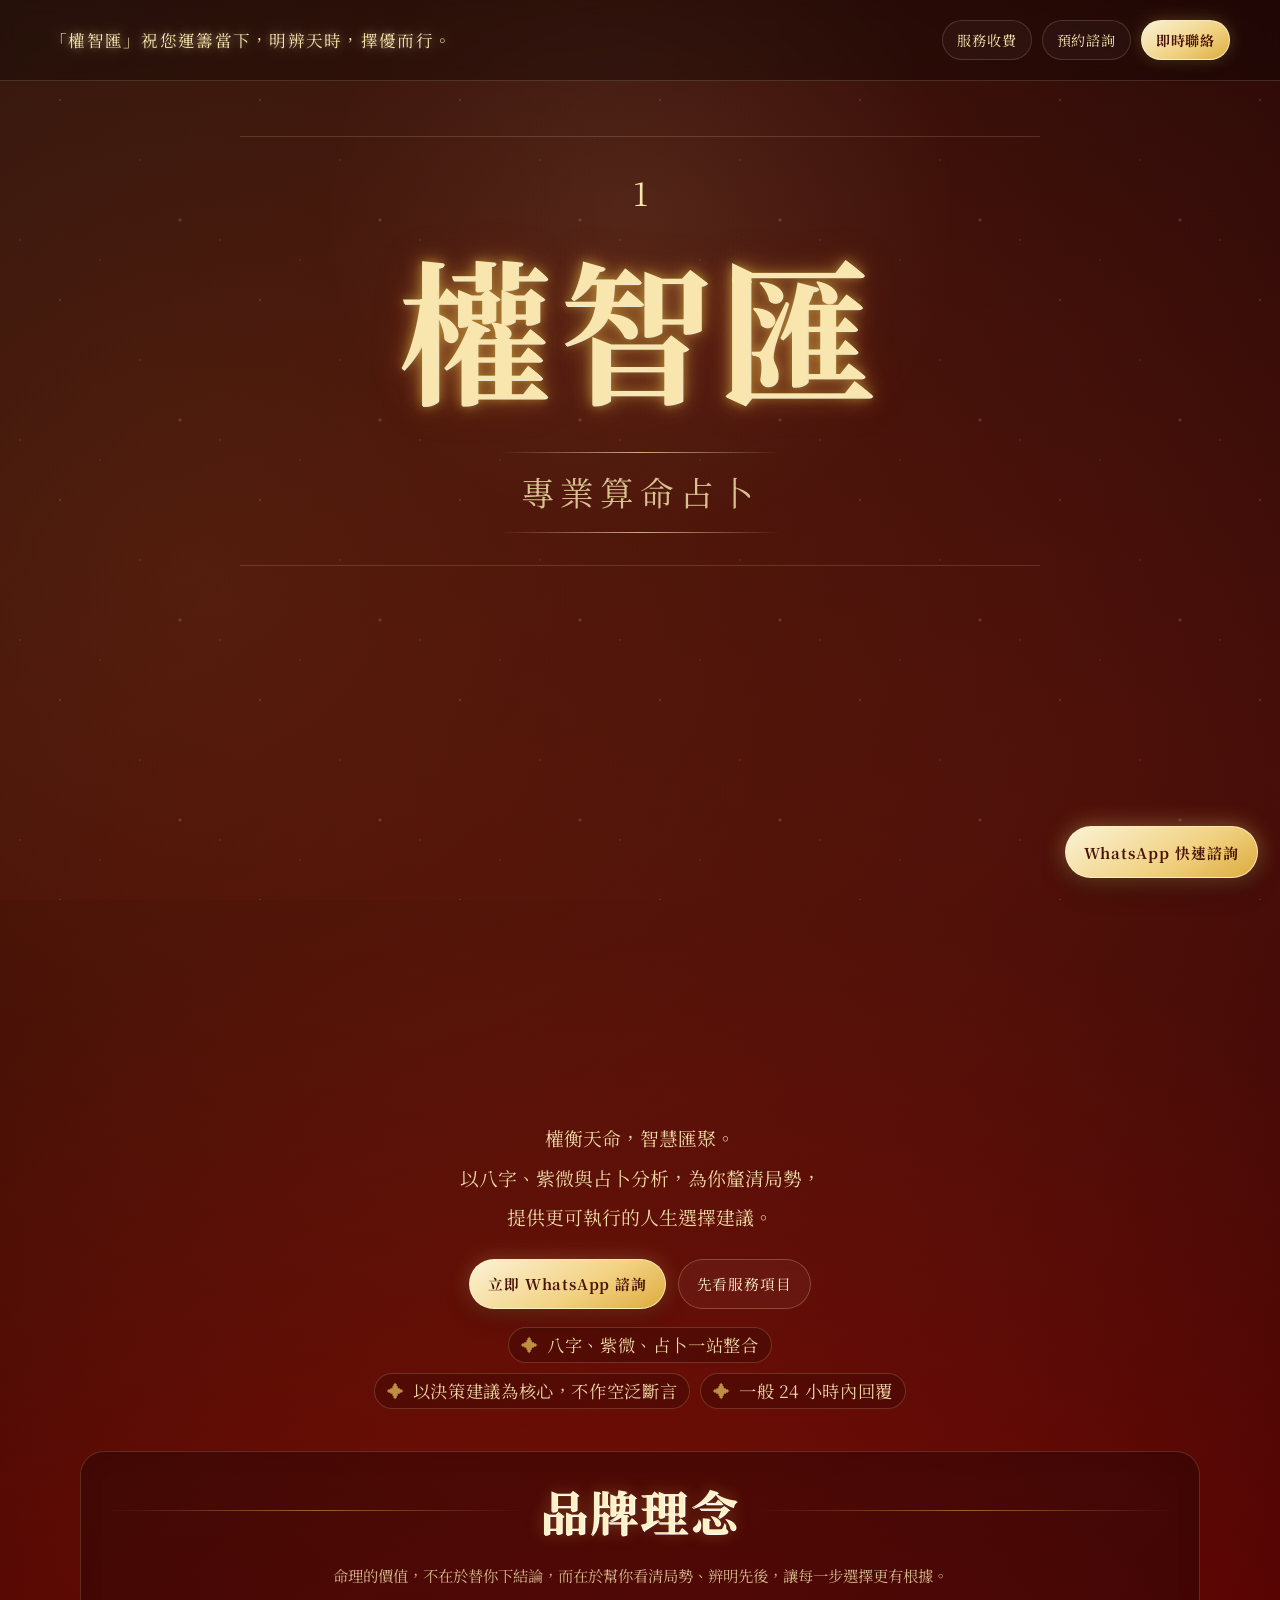
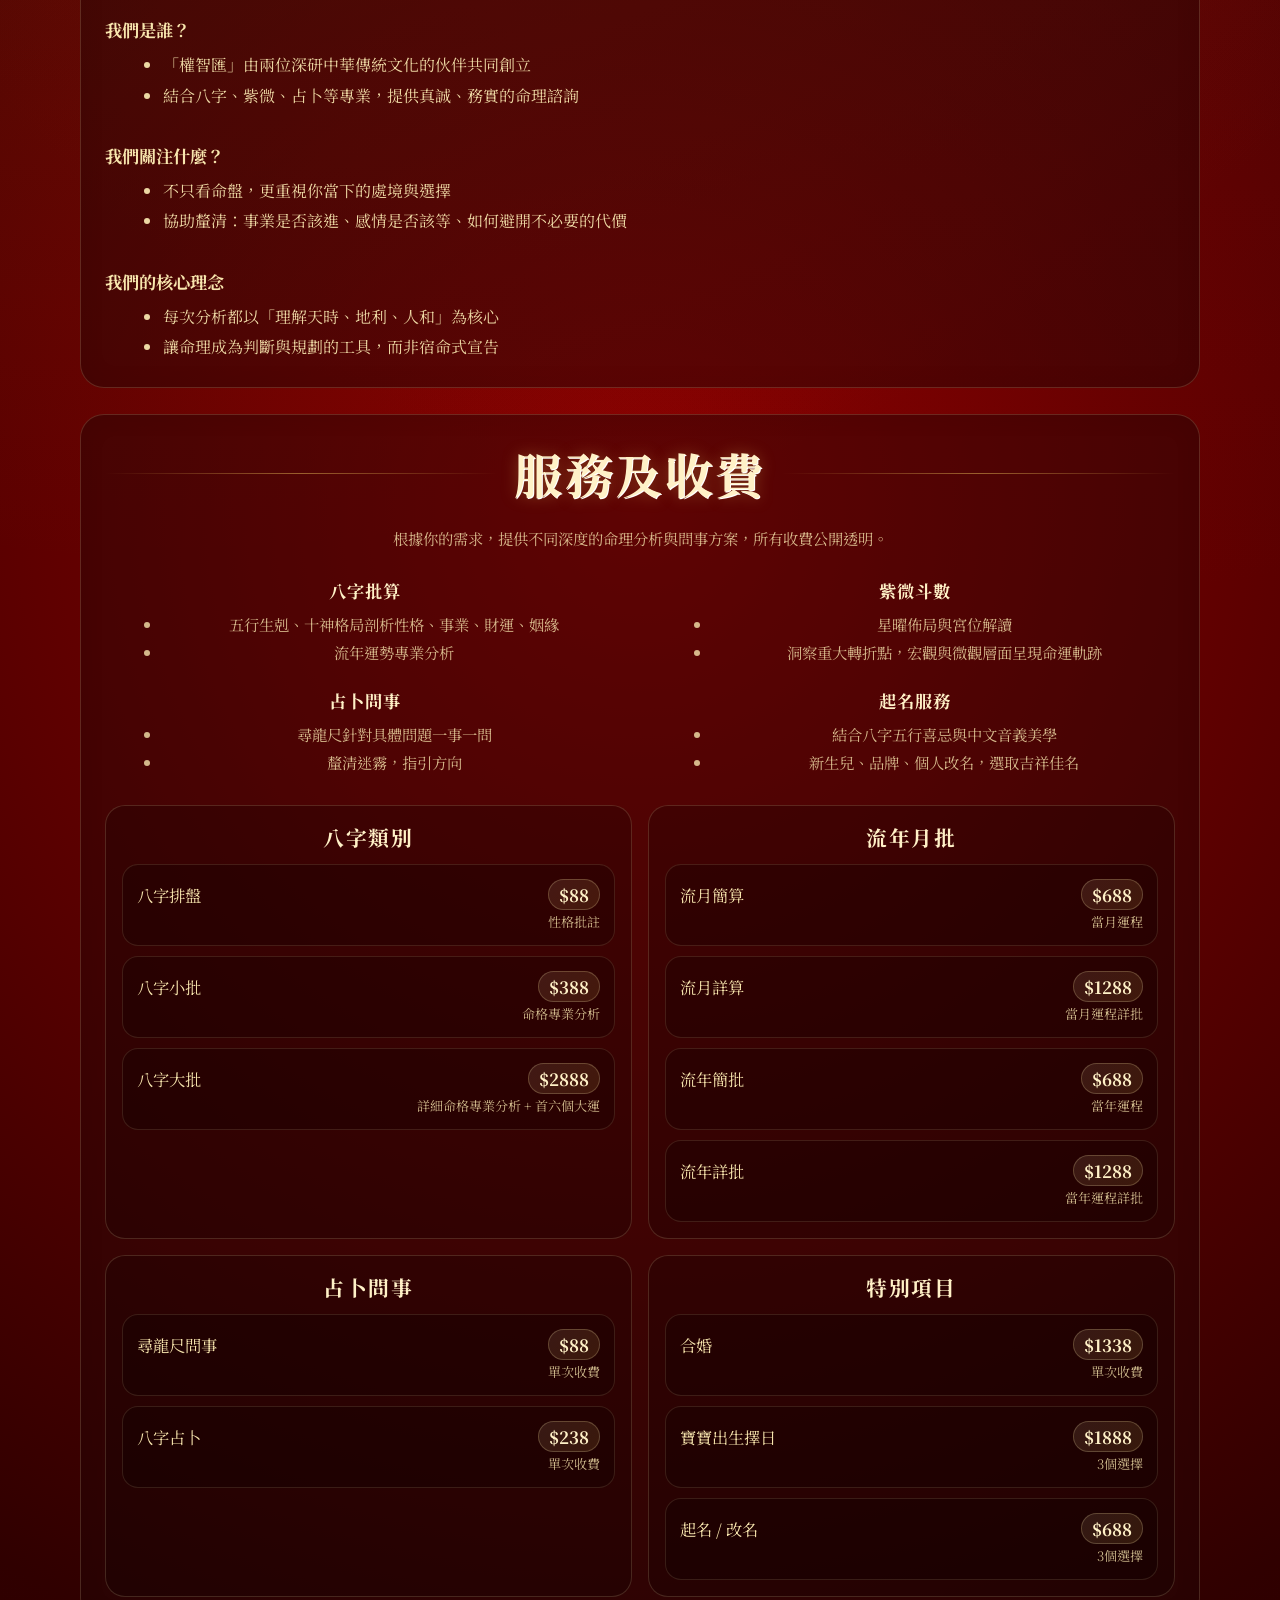
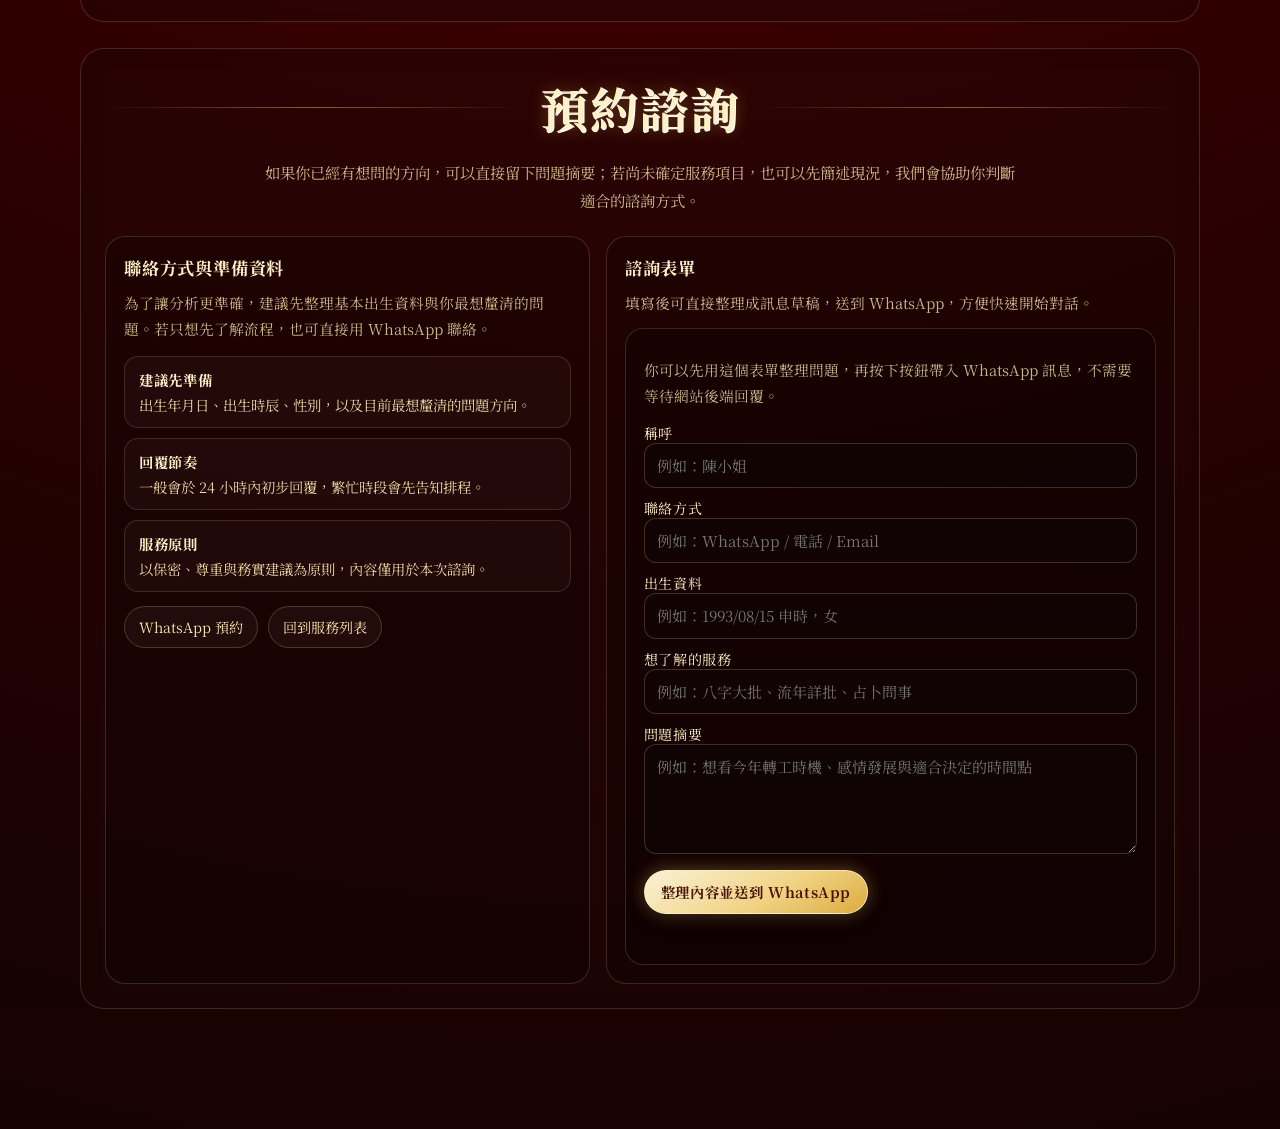
==== celestial-logic-web/index.html @ 0effdef1 "行動裝置下服務區塊單欄排列，li 行高優化" ====
<!DOCTYPE html>
<!-- deploy-test -->
<html lang="zh-TW">
<head>
    <meta charset="UTF-8">
    <meta name="viewport" content="width=device-width, initial-scale=1.0">
    <meta name="description" content="權智匯提供八字、紫微斗數與占卜命理諮詢，助你明辨天時，為事業、感情與人生規劃作出更穩妥的選擇。">
    <meta name="theme-color" content="#420000">
    <meta property="og:type" content="website">
    <meta property="og:locale" content="zh_TW">
    <meta property="og:title" content="權智匯｜命理諮詢">
    <meta property="og:description" content="八字、紫微斗數與占卜命理諮詢一站整合，助你看清方向、擇優而行。">
    <link rel="preconnect" href="https://fonts.googleapis.com">
    <link rel="preconnect" href="https://fonts.gstatic.com" crossorigin>
    <link href="https://fonts.googleapis.com/css2?family=Noto+Serif+TC:wght@700;900&display=swap" rel="stylesheet">
    <title>權智匯｜算命占卜命理</title>
    <style>
        :root {
            --bg-red: #8b0000;
            --bg-deep: #300000;
            --bg-night: #160203;
            --gold: #f8e6ae;
            --gold-bright: #fff1c7;
            --gold-soft: #d8ac4f;
            --ink-soft: rgba(16, 8, 8, 0.55);
            --glow-amber: rgba(238, 188, 96, 0.28);
            --glow-rose: rgba(142, 26, 26, 0.34);
            --text-main: rgba(248, 230, 174, 0.94);
            --text-muted: rgba(248, 230, 174, 0.8);
            --panel: rgba(34, 8, 8, 0.42);
            --panel-border: rgba(248, 230, 174, 0.16);
            --radius-panel: 24px;
            --radius-card: 20px;
            --radius-pill: 999px;
            --space-1: 10px;
            --space-2: 14px;
            --space-3: 18px;
            --space-4: 24px;
            --space-5: 32px;
            --shadow-panel: inset 0 0 26px rgba(0, 0, 0, 0.08);
            --shadow-soft: 0 12px 24px rgba(56, 7, 0, 0.18);
            --shadow-hover: 0 16px 30px rgba(56, 7, 0, 0.24);
            --transition-base: transform 0.22s ease, box-shadow 0.22s ease, border-color 0.22s ease;

            /* ── Responsive hero layout tokens ── */
            --hero-min-h:  100svh;
            --hero-top-pad: clamp(108px, 14vw, 136px);
            --hero-bottom-pad: clamp(36px, 7vw, 68px);
            --hero-gap: clamp(18px, 3vw, 28px);
            --panel-w:     min(76vw, 820px);
            --intro-w:     min(60vw, 580px);
            --intro-font:  clamp(1rem, 1.3vw, 1.08rem);
            --intro-lh:    1.8;
            --intro-pad:   14px 18px;
        }

        html, body {
            margin: 0;
            min-height: 100%;
            background:
                radial-gradient(circle at 16% 14%, rgba(212, 126, 37, 0.19), transparent 42%),
                radial-gradient(circle at 84% 18%, rgba(168, 39, 39, 0.18), transparent 40%),
                radial-gradient(circle at center, var(--bg-red) 0%, var(--bg-deep) 56%, var(--bg-night) 100%);
            color: var(--gold);
            font-family: "Noto Serif TC", "Songti TC", serif;
        }

        html {
            scroll-behavior: smooth;
        }

        body {
            position: relative;
            min-height: 100vh;
        }

        body::before {
            content: "";
            position: fixed;
            inset: 0;
            background-image:
                radial-gradient(1px 1px at 10% 20%, rgba(255, 255, 255, 0.9), transparent),
                radial-gradient(1.5px 1.5px at 30% 50%, rgba(255, 255, 255, 0.8), transparent),
                radial-gradient(1px 1px at 70% 80%, rgba(255, 255, 255, 0.76), transparent),
                radial-gradient(2px 2px at 90% 10%, rgba(255, 255, 255, 0.84), transparent),
                radial-gradient(1px 1px at 50% 30%, rgba(255, 255, 255, 0.72), transparent);
            background-size: 200px 200px;
            opacity: 0.3;
            pointer-events: none;
            z-index: 1;
        }

        body::after {
            content: "";
            position: fixed;
            inset: 0;
            pointer-events: none;
            z-index: 1;
            background:
                radial-gradient(circle at 50% 24%, rgba(255, 236, 176, 0.08), transparent 34%),
                linear-gradient(125deg, rgba(255, 248, 220, 0.03), rgba(80, 13, 13, 0.08) 44%, rgba(26, 4, 4, 0.02) 80%);
            mix-blend-mode: screen;
        }

        .navbar {
            position: fixed;
            top: 0;
            left: 0;
            width: 100%;
            display: flex;
            justify-content: center;
            align-items: center;
            padding: 20px 32px;
            box-sizing: border-box;
            background: rgba(0, 0, 0, 0.28);
            backdrop-filter: blur(8px);
            border-bottom: 1px solid var(--panel-border);
            z-index: 100;
        }

        .nav-inner {
            width: min(1180px, 100%);
            display: flex;
            align-items: center;
            justify-content: space-between;
            gap: 18px;
        }

        .nav-logo {
            color: #f8e6ae;
            font-size: 1.04rem;
            letter-spacing: 0.08rem;
            text-decoration: none;
            text-align: center;
            white-space: nowrap;
            text-shadow: 0 0 10px rgba(248, 230, 174, 0.6);
        }

        .nav-links {
            display: flex;
            align-items: center;
            gap: 10px;
            flex-wrap: wrap;
            justify-content: flex-end;
        }

        .nav-link,
        .nav-cta {
            display: inline-flex;
            align-items: center;
            justify-content: center;
            min-height: 38px;
            padding: 0 14px;
            border-radius: var(--radius-pill);
            text-decoration: none;
            font-size: 0.88rem;
            letter-spacing: 0.05rem;
            transition: var(--transition-base);
            white-space: nowrap;
        }

        .nav-link {
            color: var(--gold);
            border: 1px solid rgba(248, 230, 174, 0.16);
            background: rgba(255, 255, 255, 0.03);
        }

        .nav-link:hover,
        .nav-link:focus-visible {
            border-color: rgba(248, 230, 174, 0.3);
            transform: translateY(-2px);
        }

        .nav-cta {
            color: #4a1407;
            font-weight: 700;
            border: 1px solid rgba(255, 242, 197, 0.82);
            background: linear-gradient(150deg, rgba(255, 247, 219, 0.98), rgba(245, 214, 133, 0.98) 58%, rgba(224, 175, 64, 0.98));
            box-shadow: 0 8px 18px rgba(0, 0, 0, 0.18), 0 0 16px rgba(255, 220, 125, 0.24);
        }

        .nav-cta:hover,
        .nav-cta:focus-visible {
            transform: translateY(-2px);
            box-shadow: 0 12px 24px rgba(0, 0, 0, 0.22), 0 0 22px rgba(255, 225, 136, 0.34);
        }

        .hero-container {
            position: relative;
            min-height: var(--hero-min-h, 100svh);
            padding: var(--hero-top-pad) 0 var(--hero-bottom-pad);
            display: grid;
            justify-items: center;
            align-content: start;
            gap: var(--hero-gap);
            z-index: 10;
            overflow: clip;
        }

        .hero-visual {
            position: relative;
            display: flex;
            flex-direction: column;
            align-items: center;
            justify-content: center;
            width: min(100%, 760px);
            min-height: clamp(220px, 34vw, 360px);
            padding: 32px 20px;
            border-top: 1px solid rgba(248, 230, 174, 0.16);
            border-bottom: 1px solid rgba(248, 230, 174, 0.16);
            z-index: 9;
        }

        .content {
            position: relative;
            inset: auto;
            transform: none;
            color: var(--gold);
            text-align: center;
            width: min(96vw, 920px);
            z-index: 11;
        }

        .title {
            margin: 0;
            font-size: clamp(5.2rem, 14.8vw, 9.6rem);
            font-weight: 700;
            font-family: "Noto Serif TC", "Songti TC", serif;
            color: var(--gold);
            letter-spacing: clamp(0.12rem, 0.72vw, 0.44rem);
            text-shadow:
                0 0 10px rgba(212, 175, 55, 0.5),
                1px 1px 0 rgba(255, 255, 255, 0.95),
                0 0 20px rgba(216, 172, 79, 0.62),
                0 0 42px rgba(176, 59, 31, 0.32);
        }

        .title-divider {
            width: clamp(110px, 22vw, 320px);
            height: 1px;
            background: linear-gradient(90deg, transparent, var(--gold), transparent);
            margin: 16px auto 0;
            border: none;
            opacity: 0.72;
        }

        .title-subtitle {
            margin: 14px 0 0;
            font-size: clamp(1.02rem, 3.1vw, 2.1rem);
            font-weight: 400;
            color: var(--gold);
            letter-spacing: clamp(0.1rem, 0.7vw, 0.36rem);
            opacity: 0.82;
            white-space: nowrap;
        }

        .intro-panel {
            width: var(--intro-w);
            max-width: 920px;
            margin: 0 auto 18px;
            min-height: auto;
            padding: var(--intro-pad);
            box-sizing: border-box;
            color: var(--text-main);
            font-weight: 400;
            line-height: var(--intro-lh);
            font-size: var(--intro-font);
            text-align: center;
            position: relative;
            z-index: 12;
            border: none;
            border-radius: 0;
            background: transparent;
            backdrop-filter: none;
            box-shadow: none;
        }

        .hero-intro-copy {
            margin: 0 auto;
            max-width: 34ch;
        }

        .intro-panel p {
            margin: 0;
            text-indent: 0;
        }

        .intro-panel p + p {
            margin-top: var(--space-1);
        }

        .hero-actions {
            margin-top: 22px;
            display: flex;
            align-items: center;
            justify-content: center;
            gap: 12px;
            flex-wrap: wrap;
        }

        .primary-action,
        .secondary-action {
            min-height: 48px;
            padding: 0 18px;
            border-radius: var(--radius-pill);
            text-decoration: none;
            display: inline-flex;
            align-items: center;
            justify-content: center;
            font-size: 0.92rem;
            letter-spacing: 0.05rem;
            transition: var(--transition-base);
        }

        .primary-action {
            color: #4a1407;
            font-weight: 700;
            border: 1px solid rgba(255, 242, 197, 0.82);
            background: linear-gradient(150deg, rgba(255, 247, 219, 0.98), rgba(245, 214, 133, 0.98) 58%, rgba(224, 175, 64, 0.98));
            box-shadow: 0 10px 24px rgba(0, 0, 0, 0.22), 0 0 22px rgba(255, 220, 125, 0.24);
        }

        .secondary-action {
            color: var(--gold-bright);
            border: 1px solid rgba(248, 230, 174, 0.24);
            background: rgba(255, 255, 255, 0.04);
            backdrop-filter: blur(6px);
        }

        .primary-action:hover,
        .primary-action:focus-visible,
        .secondary-action:hover,
        .secondary-action:focus-visible {
            transform: translateY(-2px);
        }

        .hero-highlights {
            margin-top: 18px;
            display: flex;
            justify-content: center;
            flex-wrap: wrap;
            gap: 10px;
        }

        .hero-highlight {
            display: inline-flex;
            align-items: center;
            gap: 8px;
            min-height: 34px;
            padding: 0 12px;
            border-radius: var(--radius-pill);
            border: 1px solid rgba(248, 230, 174, 0.18);
            background: rgba(0, 0, 0, 0.18);
            color: var(--text-main);
            font-size: 1.08rem;
            letter-spacing: 0.04rem;
        }

        .hero-highlight::before {
            content: "✦";
            color: var(--gold-soft);
            opacity: 0.82;
        }

        .whatsapp-cta {
            position: fixed;
            right: 22px;
            bottom: 22px;
            z-index: 130;
            min-height: 50px;
            padding: 0 18px;
            display: inline-flex;
            align-items: center;
            justify-content: center;
            text-align: center;
            border-radius: var(--radius-pill);
            border: 1px solid rgba(255, 242, 197, 0.82);
            text-decoration: none;
            color: #4a1407;
            background: linear-gradient(150deg, rgba(255, 247, 219, 0.98), rgba(245, 214, 133, 0.98) 58%, rgba(224, 175, 64, 0.98));
            font-size: 0.93rem;
            letter-spacing: 0.06rem;
            box-shadow: 0 12px 24px rgba(0, 0, 0, 0.28), 0 0 22px rgba(255, 220, 125, 0.38);
            transition: var(--transition-base);
            white-space: nowrap;
            font-weight: 700;
        }

        .whatsapp-cta:hover {
            transform: translateY(-3px);
            box-shadow: 0 16px 30px rgba(0, 0, 0, 0.24), 0 0 28px rgba(255, 225, 136, 0.48);
        }

        .hero-stage {
            position: relative;
            min-height: 100vh;
            min-height: var(--hero-min-h, 100svh);
            padding-top: 0;
        }

        .onepage-sections {
            position: relative;
            z-index: 12;
            width: min(1120px, calc(100% - 40px));
            margin: 28px auto 120px;
            display: grid;
            gap: 26px;
        }

        .onepage-block {
            border-radius: 24px;
            border: 1px solid rgba(248, 230, 174, 0.16);
            background: rgba(34, 8, 8, 0.42);
            box-shadow: inset 0 0 26px rgba(0, 0, 0, 0.08);
            padding: 24px;
            transition: var(--transition-base);
        }

        .onepage-block:hover {
            border-color: rgba(248, 230, 174, 0.28);
            box-shadow: inset 0 0 30px rgba(0, 0, 0, 0.08), 0 12px 28px rgba(0, 0, 0, 0.2);
            transform: translateY(-2px);
        }

        .section-title {
            margin: 0;
            display: flex;
            align-items: center;
            gap: 16px;
            font-size: clamp(2rem, 4.4vw, 3rem);
            letter-spacing: 0.14rem;
            color: var(--gold-bright);
            text-shadow: 1px 1px 0 #fff, 0 0 16px rgba(216, 172, 79, 0.4);
        }

        .section-title::before,
        .section-title::after {
            content: "";
            flex: 1;
            height: 1px;
            background: linear-gradient(90deg, transparent, var(--gold-soft), transparent);
            opacity: 0.55;
        }

        .section-lead {
            margin: 16px auto 0;
            max-width: 760px;
            text-align: center;
            color: var(--text-muted);
            font-size: 0.96rem;
            line-height: 1.85;
        }

        .brand-story {
            display: grid;
            gap: 14px;
            margin-top: 22px;
        }

        .brand-story p {
            margin: 0;
            color: var(--text-main);
            line-height: 1.9;
            text-align: center;
            font-size: 0.98rem;
        }

        .service-intro-list {
            display: grid;
            grid-template-columns: repeat(2, minmax(0, 1fr));
            gap: 14px 30px;
            margin-top: 22px;
        }

        .service-intro-item {
            padding: 4px 0;
            text-align: center;
        }

        .service-intro-label {
            font-size: 1.08rem;
            font-weight: 700;
            color: var(--gold-bright);
            letter-spacing: 0.06rem;
            margin-bottom: 4px;
        }

        .service-intro-desc {
            font-size: 0.96rem;
            color: var(--text-muted);
            line-height: 1.8;
            margin: 0;
        }

        .services-layout {
            margin-top: 24px;
            display: grid;
            grid-template-columns: repeat(2, minmax(0, 1fr));
            gap: 16px;
        }

        .service-group {
            border-radius: 20px;
            border: 1px solid rgba(248, 230, 174, 0.16);
            background: rgba(0, 0, 0, 0.2);
            padding: 16px;
        }

        .group-title {
            margin: 0;
            text-align: center;
            font-size: 1.3rem;
            letter-spacing: 0.12rem;
            color: var(--gold-bright);
        }

        .service-cards {
            margin-top: 12px;
            display: grid;
            gap: 10px;
        }

        .service-card {
            border-radius: 16px;
            border: 1px solid rgba(248, 230, 174, 0.12);
            background: rgba(0, 0, 0, 0.22);
            padding: 14px;
            display: flex;
            justify-content: space-between;
            align-items: baseline;
            gap: 10px;
            transition: var(--transition-base);
        }

        .service-card:hover {
            border-color: rgba(248, 230, 174, 0.26);
            background: rgba(0, 0, 0, 0.28);
            transform: translateY(-2px);
        }

        .service-name {
            margin: 0;
            font-size: 1.02rem;
            color: var(--gold);
        }

        .service-meta {
            display: flex;
            flex-direction: column;
            align-items: flex-end;
        }

        .service-price {
            font-size: 1.06rem;
            color: var(--gold-bright);
            font-weight: 700;
            background: linear-gradient(135deg, rgba(255, 241, 199, 0.1), rgba(216, 172, 79, 0.14));
            border: 1px solid rgba(248, 230, 174, 0.22);
            border-radius: 20px;
            padding: 2px 10px;
        }

        .service-detail {
            margin-top: 2px;
            font-size: 0.82rem;
            color: var(--text-muted);
        }

        .info-grid {
            margin-top: 22px;
            display: grid;
            grid-template-columns: repeat(2, minmax(0, 1fr));
            gap: 14px;
        }

        .info-panel {
            border-radius: 18px;
            border: 1px solid rgba(248, 230, 174, 0.16);
            background: rgba(0, 0, 0, 0.2);
            padding: 16px;
            transition: var(--transition-base);
        }

        .info-panel:hover {
            border-color: rgba(248, 230, 174, 0.26);
            transform: translateY(-2px);
        }

        .info-panel h3 {
            margin: 0;
            font-size: 1.08rem;
            color: var(--gold-bright);
            letter-spacing: 0.05rem;
        }

        .intro-note {
            margin: 10px 0 0;
            color: var(--text-muted);
            line-height: 1.7;
            font-size: 0.92rem;
        }

        .steps {
            margin: 14px 0 0;
            display: flex;
            align-items: center;
            justify-content: space-between;
            gap: 8px;
            padding: 0;
            list-style: none;
        }

        .step-item {
            flex: 1;
            min-height: 58px;
            display: flex;
            align-items: center;
            justify-content: center;
            text-align: center;
            border-radius: 14px;
            border: 1px solid rgba(248, 230, 174, 0.16);
            background: rgba(255, 255, 255, 0.03);
            color: var(--text-main);
            font-size: 0.92rem;
        }

        .step-arrow {
            color: var(--gold-soft);
            font-size: 1.2rem;
        }

        .faq-item {
            margin-top: 10px;
            border-top: 1px solid rgba(248, 230, 174, 0.12);
            padding-top: 10px;
        }

        .faq-item:first-of-type {
            border-top: none;
            margin-top: 12px;
            padding-top: 0;
        }

        .faq-q {
            margin: 0;
            color: var(--text-main);
            font-size: 0.95rem;
        }

        .faq-a {
            margin: 6px 0 0;
            color: var(--text-muted);
            line-height: 1.7;
            font-size: 0.9rem;
            display: grid;
            grid-template-columns: auto 1fr;
            column-gap: 0;
        }

        .faq-a-prefix {
            display: block;
        }

        .faq-a-content {
            display: block;
            min-width: 0;
        }

        .faq-a-line {
            display: block;
        }

        .feedback-panel {
            grid-column: 1 / -1;
        }

        .feedback-list {
            margin-top: 12px;
            display: grid;
            grid-template-columns: repeat(3, minmax(0, 1fr));
            gap: 12px;
        }

        .feedback-card {
            margin: 0;
            border-radius: 14px;
            border: 1px solid rgba(248, 230, 174, 0.16);
            background: rgba(0, 0, 0, 0.22);
            padding: 16px 12px 12px;
            transition: var(--transition-base);
        }

        .feedback-card::before {
            content: "✦";
            display: block;
            text-align: center;
            font-size: 0.7rem;
            color: var(--gold-soft);
            opacity: 0.62;
            margin-bottom: 8px;
            letter-spacing: 0.3rem;
        }

        .feedback-card:hover {
            border-color: rgba(248, 230, 174, 0.26);
            transform: translateY(-2px);
        }

        .feedback-text {
            margin: 0;
            font-size: 0.9rem;
            line-height: 1.7;
            color: var(--text-main);
        }

        .feedback-meta {
            margin-top: 10px;
            font-size: 0.8rem;
            color: rgba(248, 230, 174, 0.72);
            letter-spacing: 0.04rem;
        }

        .contact-form-wrap {
            margin-top: 12px;
            border-radius: 18px;
            border: 1px solid rgba(248, 230, 174, 0.16);
            background: rgba(0, 0, 0, 0.2);
            padding: 18px;
        }

        .contact-form-note {
            margin: 0;
            color: var(--text-muted);
            line-height: 1.7;
            font-size: 0.92rem;
        }

        .contact-form-grid {
            margin-top: 14px;
            display: grid;
            gap: 10px;
        }

        .contact-form-grid label {
            font-size: 0.88rem;
            color: var(--gold-bright);
            letter-spacing: 0.04rem;
        }

        .contact-form-grid input,
        .contact-form-grid textarea {
            width: 100%;
            box-sizing: border-box;
            padding: 10px 12px;
            border-radius: 12px;
            border: 1px solid rgba(248, 230, 174, 0.2);
            background: rgba(17, 6, 6, 0.58);
            color: var(--gold);
            font-family: inherit;
            font-size: 0.94rem;
            line-height: 1.55;
        }

        .contact-form-grid textarea {
            min-height: 110px;
            resize: vertical;
        }

        .contact-form-actions {
            margin-top: 12px;
            display: flex;
            justify-content: flex-start;
        }

        .contact-grid {
            margin-top: 22px;
            display: grid;
            grid-template-columns: minmax(0, 0.92fr) minmax(0, 1.08fr);
            gap: 16px;
        }

        .contact-card,
        .contact-aside {
            border-radius: 20px;
            border: 1px solid rgba(248, 230, 174, 0.16);
            background: rgba(0, 0, 0, 0.2);
            padding: 18px;
        }

        .contact-card h3,
        .contact-aside h3 {
            margin: 0;
            font-size: 1.08rem;
            color: var(--gold-bright);
            letter-spacing: 0.05rem;
        }

        .contact-card p,
        .contact-aside p {
            margin: 10px 0 0;
            color: var(--text-muted);
            line-height: 1.75;
            font-size: 0.92rem;
        }

        .contact-list {
            margin: 14px 0 0;
            padding: 0;
            list-style: none;
            display: grid;
            gap: 10px;
        }

        .contact-list li {
            padding: 12px 14px;
            border-radius: 14px;
            border: 1px solid rgba(248, 230, 174, 0.14);
            background: rgba(255, 255, 255, 0.03);
            color: var(--text-main);
            font-size: 0.9rem;
        }

        .contact-label {
            display: block;
            margin-bottom: 4px;
            color: var(--gold-bright);
            font-weight: 700;
            letter-spacing: 0.04rem;
        }

        .contact-mini-actions {
            margin-top: 14px;
            display: flex;
            gap: 10px;
            flex-wrap: wrap;
        }

        .contact-mini-link {
            min-height: 40px;
            padding: 0 14px;
            border-radius: var(--radius-pill);
            border: 1px solid rgba(248, 230, 174, 0.2);
            background: rgba(255, 255, 255, 0.04);
            color: var(--gold);
            text-decoration: none;
            display: inline-flex;
            align-items: center;
            justify-content: center;
            font-size: 0.88rem;
            transition: var(--transition-base);
        }

        .contact-mini-link:hover,
        .contact-mini-link:focus-visible {
            transform: translateY(-2px);
            border-color: rgba(248, 230, 174, 0.34);
        }

        .contact-form-status {
            margin-top: 10px;
            min-height: 22px;
            color: var(--gold-bright);
            font-size: 0.84rem;
            letter-spacing: 0.03rem;
        }

        .contact-form-wa {
            display: inline-flex;
            align-items: center;
            justify-content: center;
            min-height: 42px;
            padding: 0 16px;
            border-radius: var(--radius-pill);
            border: 1px solid rgba(255, 242, 197, 0.8);
            text-decoration: none;
            color: #4a1407;
            background: linear-gradient(150deg, rgba(255, 247, 219, 0.98), rgba(245, 214, 133, 0.98) 58%, rgba(224, 175, 64, 0.98));
            font-size: 0.9rem;
            font-weight: 700;
            letter-spacing: 0.04rem;
            box-shadow: 0 8px 16px rgba(0, 0, 0, 0.26), 0 0 18px rgba(255, 220, 125, 0.34);
            transition: var(--transition-base);
        }

        .contact-form-wa:hover {
            transform: translateY(-2px);
            box-shadow: 0 12px 22px rgba(0, 0, 0, 0.24), 0 0 24px rgba(255, 225, 136, 0.46);
        }

        /* ── Small desktop / large tablet landscape ──

        /* ── Scrollbar ── */
        ::-webkit-scrollbar { width: 6px; }
        ::-webkit-scrollbar-track { background: rgba(22, 2, 3, 0.85); }
        ::-webkit-scrollbar-thumb {
            background: rgba(216, 172, 79, 0.38);
            border-radius: 3px;
        }
        ::-webkit-scrollbar-thumb:hover { background: rgba(216, 172, 79, 0.62); }



        @media (max-width: 960px) {
            :root {
                --panel-w:     min(88vw, 820px);
                --intro-w:     min(64vw, 540px);
            }

            .navbar { padding: 14px 18px; }
            .nav-logo { font-size: 0.92rem; letter-spacing: 0.05rem; }
            .nav-inner { justify-content: center; }
            .nav-links { display: none; }
            .onepage-sections { width: min(calc(100% - 24px), 1120px); }
            .feedback-list { grid-template-columns: repeat(2, minmax(0, 1fr)); }
            .contact-grid { grid-template-columns: 1fr; }
        }

        /* ── Tablet portrait ── */
        @media (max-width: 768px) {
            :root {
                --hero-top-pad: 96px;
                --hero-bottom-pad: 28px;
                --hero-gap: 16px;
                --intro-w:     min(92vw, 680px);
                --intro-font:  clamp(1rem, 3.6vw, 1.1rem);
                --intro-lh:    1.8;
                --intro-pad:   0 20px;
            }

            .hero-container {
                grid-template-areas:
                    "stage"
                    "intro";
                justify-items: center;
            }

            .hero-visual {
                grid-area: stage;
            }

            .intro-panel {
                grid-area: intro;
            }

            .service-intro-list { grid-template-columns: 1fr; }
            .services-layout    { grid-template-columns: 1fr; }
            .info-grid          { grid-template-columns: 1fr; }
            .feedback-list      { grid-template-columns: 1fr; }
            .hero-actions       { flex-direction: column; }
            .primary-action,
            .secondary-action   { width: min(320px, 100%); }

            .title-subtitle { white-space: normal; }
        }

        /* ── Mobile portrait ── */
        @media (max-width: 640px) {
            :root {
                --hero-min-h:  100vh;
                --hero-top-pad: 92px;
                --hero-bottom-pad: 24px;
                --hero-gap: 14px;
                --intro-w:     min(96vw, 640px);
                --intro-font:  clamp(0.96rem, 3.8vw, 1.06rem);
                --intro-lh:    1.8;
                --intro-pad:   0 20px;
            }

            body { min-height: 100svh; }

            .hero-stage {
                padding-bottom: 8px;
            }

            .hero-container {
                min-height: auto;
                padding-top: 92px;
                padding-bottom: 20px;
                gap: 14px;
            }

            .hero-visual {
                width: min(100%, 420px);
                min-height: 220px;
                padding: 24px 14px;
            }

            .content {
                width: min(78vw, 300px);
            }

            .navbar {
                justify-content: center;
                flex-wrap: wrap;
                row-gap: 10px;
                padding: 12px 10px;
            }

            .nav-inner {
                justify-content: center;
            }

            .nav-logo {
                font-size: 0.84rem;
                letter-spacing: 0.04rem;
                white-space: normal;
                line-height: 1.45;
                max-width: 94vw;
                display: block;
                text-align: center;
            }

            .title {
                letter-spacing: 0.08rem;
                font-size: clamp(3.6rem, 15.2vw, 5.4rem);
            }

            .title-divider {
                width: clamp(90px, 26vw, 180px);
                margin-top: 10px;
            }

            .title-subtitle {
                font-size: clamp(1rem, 5.2vw, 1.36rem);
                letter-spacing: 0.12rem;
                margin-top: 8px;
            }

            .content {
                width: min(96vw, 560px);
            }

            .title { font-size: clamp(3.3rem, 16vw, 4.8rem); }
            .title-subtitle { white-space: normal; }

            .intro-panel p + p { margin-top: 10px; }

            .whatsapp-cta {
                right: 12px;
                bottom: calc(12px + env(safe-area-inset-bottom));
                min-height: 46px;
                padding: 0 14px;
                font-size: 0.84rem;
                letter-spacing: 0.03rem;
                max-width: calc(100vw - 24px);
            }

            .onepage-sections {
                margin-top: 20px;
                margin-bottom: 110px;
                gap: 16px;
            }

            .contact-form-wrap { padding: 14px; }

            .onepage-block {
                padding: 16px;
                border-radius: 20px;
            }

            .hero-highlights {
                gap: 8px;
            }

            .hero-highlight {
                width: 100%;
                justify-content: center;
            }

            .service-intro-list {
                display: grid;
                grid-template-columns: repeat(2, minmax(0, 1fr));
                gap: 14px;
                margin-bottom: 22px;
            }

            /* 手機下單欄排列 */
            @media (max-width: 600px) {
                .service-intro-list {
                    grid-template-columns: 1fr;
                }
                .service-intro-label {
                    font-size: 1.18rem;
                }
                .service-intro-desc li {
                    padding-left: 2px;
                    padding-right: 2px;
                    line-height: 1.95;
                    font-size: 1.01rem;
                }
            }
            }

            .steps {
                flex-direction: column;
                align-items: stretch;
            }

            .step-arrow { display: none; }
        }

        @media (prefers-reduced-motion: reduce) {
            *,
            *::before,
            *::after {
                animation-duration: 0.01ms !important;
                animation-iteration-count: 1 !important;
                transition-duration: 0.01ms !important;
                scroll-behavior: auto !important;
            }
        }
    </style>
</head>
<body id="top">
    <nav class="navbar">
        <div class="nav-inner">
            <a href="#top" class="nav-logo">「權智匯」祝您運籌當下，明辨天時，擇優而行。</a>
            <div class="nav-links" aria-label="首頁導覽">
                <a class="nav-link" href="#services">服務收費</a>
                <a class="nav-link" href="#contact">預約諮詢</a>
                <a class="nav-cta" data-track="nav_whatsapp_cta" href="https://wa.me/85267113958?text=%E6%88%91%E6%83%B3%E8%AB%AE%E8%A9%A2%E6%AC%8A%E6%99%BA%E5%8C%AF%E7%9A%84%E5%91%BD%E7%90%86%E6%9C%8D%E5%8B%99" target="_blank" rel="noopener noreferrer">即時聯絡</a>
            </div>
        </div>
    </nav>

    <section class="hero-stage" aria-label="首頁主視覺區">
    <div class="hero-container">
        <div class="hero-visual" aria-label="首頁主視覺">
            <div class="content">
                <div style="text-align:center;font-size:2rem;">1</div>
                <h1 class="title">權智匯</h1>
                <hr class="title-divider">
                <p class="title-subtitle">專業算命占卜</p>
                <hr class="title-divider">
            </div>
        </div>
    </div>

    <section class="intro-panel" aria-label="師傅簡介">
        <p class="hero-intro-copy" style="text-align:center;max-width:unset;font-size:1.18rem;line-height:2.1;margin:0 auto;">
            權衡天命，智慧匯聚。<br>
            以八字、紫微與占卜分析，為你釐清局勢，<br>
            提供更可執行的人生選擇建議。
        </p>
        <div class="hero-actions">
            <a class="primary-action" data-track="hero_whatsapp_cta" href="https://wa.me/85267113958?text=%E6%88%91%E6%83%B3%E8%AB%AE%E8%A9%A2%E5%85%AB%E5%AD%97%E3%80%81%E7%B4%AB%E5%BE%AE%E6%88%96%E5%8D%A0%E5%8D%9C%E6%9C%8D%E5%8B%99" target="_blank" rel="noopener noreferrer">立即 WhatsApp 諮詢</a>
            <a class="secondary-action" href="#services">先看服務項目</a>
        </div>
        <div class="hero-highlights" aria-label="服務特點">
            <span class="hero-highlight">八字、紫微、占卜一站整合</span>
            <span class="hero-highlight">以決策建議為核心，不作空泛斷言</span>
            <span class="hero-highlight">一般 24 小時內回覆</span>
        </div>
    </section>
    </section>

    <main class="onepage-sections">
        <section class="onepage-block" aria-label="品牌理念">
            <h2 class="section-title">品牌理念</h2>
            <p class="section-lead">命理的價值，不在於替你下結論，而在於幫你看清局勢、辨明先後，讓每一步選擇更有根據。</p>
            <div class="brand-story" style="margin-top:28px;">
                <div style="margin-bottom:18px;">
                    <strong style="color:#f8e6ae;font-size:1.08rem;">我們是誰？</strong>
                    <ul style="margin:8px 0 0 18px;line-height:1.9;color:var(--text-main);">
                        <li>「權智匯」由兩位深研中華傳統文化的伙伴共同創立</li>
                        <li>結合八字、紫微、占卜等專業，提供真誠、務實的命理諮詢</li>
                    </ul>
                </div>
                <div style="margin-bottom:18px;">
                    <strong style="color:#f8e6ae;font-size:1.08rem;">我們關注什麼？</strong>
                    <ul style="margin:8px 0 0 18px;line-height:1.9;color:var(--text-main);">
                        <li>不只看命盤，更重視你當下的處境與選擇</li>
                        <li>協助釐清：事業是否該進、感情是否該等、如何避開不必要的代價</li>
                    </ul>
                </div>
                <div>
                    <strong style="color:#f8e6ae;font-size:1.08rem;">我們的核心理念</strong>
                    <ul style="margin:8px 0 0 18px;line-height:1.9;color:var(--text-main);">
                        <li>每次分析都以「理解天時、地利、人和」為核心</li>
                        <li>讓命理成為判斷與規劃的工具，而非宿命式宣告</li>
                    </ul>
                </div>
            </div>
        </section>

        <section id="services" class="onepage-block" aria-label="服務及收費">
            <h2 class="section-title">服務及收費</h2>
            <p class="section-lead">根據你的需求，提供不同深度的命理分析與問事方案，所有收費公開透明。</p>
            <div class="service-intro-list" style="margin-bottom:18px;">
                <div class="service-intro-item">
                    <div class="service-intro-label" style="color:#fff1c7;">八字批算</div>
                    <ul class="service-intro-desc" style="margin:8px 0 0 18px;line-height:1.8;color:var(--text-muted);">
                        <li>五行生剋、十神格局剖析性格、事業、財運、姻緣</li>
                        <li>流年運勢專業分析</li>
                    </ul>
                </div>
                <div class="service-intro-item">
                    <div class="service-intro-label" style="color:#fff1c7;">紫微斗數</div>
                    <ul class="service-intro-desc" style="margin:8px 0 0 18px;line-height:1.8;color:var(--text-muted);">
                        <li>星曜佈局與宮位解讀</li>
                        <li>洞察重大轉折點，宏觀與微觀層面呈現命運軌跡</li>
                    </ul>
                </div>
                <div class="service-intro-item">
                    <div class="service-intro-label" style="color:#fff1c7;">占卜問事</div>
                    <ul class="service-intro-desc" style="margin:8px 0 0 18px;line-height:1.8;color:var(--text-muted);">
                        <li>尋龍尺針對具體問題一事一問</li>
                        <li>釐清迷霧，指引方向</li>
                    </ul>
                </div>
                <div class="service-intro-item">
                    <div class="service-intro-label" style="color:#fff1c7;">起名服務</div>
                    <ul class="service-intro-desc" style="margin:8px 0 0 18px;line-height:1.8;color:var(--text-muted);">
                        <li>結合八字五行喜忌與中文音義美學</li>
                        <li>新生兒、品牌、個人改名，選取吉祥佳名</li>
                    </ul>
                </div>
            </div>

            <div class="services-layout">
                <section class="service-group" aria-labelledby="bazi-group">
                    <h3 class="group-title" id="bazi-group">八字類別</h3>
                    <div class="service-cards">
                        <article class="service-card"><p class="service-name">八字排盤</p><div class="service-meta"><div class="service-price">$88</div><div class="service-detail">性格批註</div></div></article>
                        <article class="service-card"><p class="service-name">八字小批</p><div class="service-meta"><div class="service-price">$388</div><div class="service-detail">命格專業分析</div></div></article>
                        <article class="service-card"><p class="service-name">八字大批</p><div class="service-meta"><div class="service-price">$2888</div><div class="service-detail">詳細命格專業分析 + 首六個大運</div></div></article>
                    </div>
                </section>

                <section class="service-group" aria-labelledby="fortune-group">
                    <h3 class="group-title" id="fortune-group">流年月批</h3>
                    <div class="service-cards">
                        <article class="service-card"><p class="service-name">流月簡算</p><div class="service-meta"><div class="service-price">$688</div><div class="service-detail">當月運程</div></div></article>
                        <article class="service-card"><p class="service-name">流月詳算</p><div class="service-meta"><div class="service-price">$1288</div><div class="service-detail">當月運程詳批</div></div></article>
                        <article class="service-card"><p class="service-name">流年簡批</p><div class="service-meta"><div class="service-price">$688</div><div class="service-detail">當年運程</div></div></article>
                        <article class="service-card"><p class="service-name">流年詳批</p><div class="service-meta"><div class="service-price">$1288</div><div class="service-detail">當年運程詳批</div></div></article>
                    </div>
                </section>

                <section class="service-group" aria-labelledby="divination-group">
                    <h3 class="group-title" id="divination-group">占卜問事</h3>
                    <div class="service-cards">
                        <article class="service-card"><p class="service-name">尋龍尺問事</p><div class="service-meta"><div class="service-price">$88</div><div class="service-detail">單次收費</div></div></article>
                        <article class="service-card"><p class="service-name">八字占卜</p><div class="service-meta"><div class="service-price">$238</div><div class="service-detail">單次收費</div></div></article>
                    </div>
                </section>

                <section class="service-group" aria-labelledby="special-group">
                    <h3 class="group-title" id="special-group">特別項目</h3>
                    <div class="service-cards">
                        <article class="service-card"><p class="service-name">合婚</p><div class="service-meta"><div class="service-price">$1338</div><div class="service-detail">單次收費</div></div></article>
                        <article class="service-card"><p class="service-name">寶寶出生擇日</p><div class="service-meta"><div class="service-price">$1888</div><div class="service-detail">3個選擇</div></div></article>
                        <article class="service-card"><p class="service-name">起名 / 改名</p><div class="service-meta"><div class="service-price">$688</div><div class="service-detail">3個選擇</div></div></article>
                    </div>
                </section>
            </div>
        </section>

        <section id="contact" class="onepage-block" aria-label="預約諮詢">
            <h2 class="section-title">預約諮詢</h2>
            <p class="section-lead">如果你已經有想問的方向，可以直接留下問題摘要；若尚未確定服務項目，也可以先簡述現況，我們會協助你判斷適合的諮詢方式。</p>

            <div class="contact-grid">
                <article class="contact-aside" aria-labelledby="contact-info-title">
                    <h3 id="contact-info-title">聯絡方式與準備資料</h3>
                    <p>為了讓分析更準確，建議先整理基本出生資料與你最想釐清的問題。若只想先了解流程，也可直接用 WhatsApp 聯絡。</p>
                    <ul class="contact-list">
                        <li><span class="contact-label">建議先準備</span>出生年月日、出生時辰、性別，以及目前最想釐清的問題方向。</li>
                        <li><span class="contact-label">回覆節奏</span>一般會於 24 小時內初步回覆，繁忙時段會先告知排程。</li>
                        <li><span class="contact-label">服務原則</span>以保密、尊重與務實建議為原則，內容僅用於本次諮詢。</li>
                    </ul>
                    <div class="contact-mini-actions">
                        <a class="contact-mini-link" data-track="contact_whatsapp_cta" href="https://wa.me/85267113958?text=%E6%88%91%E6%83%B3%E9%A0%90%E7%B4%84%E8%AB%AE%E8%A9%A2%EF%BC%8C%E6%83%B3%E5%85%88%E4%BA%86%E8%A7%A3%E9%81%A9%E5%90%88%E5%93%AA%E7%A8%AE%E6%9C%8D%E5%8B%99" target="_blank" rel="noopener noreferrer">WhatsApp 預約</a>
                        <a class="contact-mini-link" href="#services">回到服務列表</a>
                    </div>
                </article>

                <article class="contact-card" aria-labelledby="contact-form-title">
                    <h3 id="contact-form-title">諮詢表單</h3>
                    <p>填寫後可直接整理成訊息草稿，送到 WhatsApp，方便快速開始對話。</p>
                    <div class="contact-form-wrap">
                        <p class="contact-form-note">你可以先用這個表單整理問題，再按下按鈕帶入 WhatsApp 訊息，不需要等待網站後端回覆。</p>
                        <form class="contact-form-grid" id="contact-form">
                            <label>
                                稱呼
                                <input type="text" name="name" placeholder="例如：陳小姐">
                            </label>
                            <label>
                                聯絡方式
                                <input type="text" name="contact" placeholder="例如：WhatsApp / 電話 / Email">
                            </label>
                            <label>
                                出生資料
                                <input type="text" name="birth" placeholder="例如：1993/08/15 申時，女">
                            </label>
                            <label>
                                想了解的服務
                                <input type="text" name="service" placeholder="例如：八字大批、流年詳批、占卜問事">
                            </label>
                            <label>
                                問題摘要
                                <textarea name="message" placeholder="例如：想看今年轉工時機、感情發展與適合決定的時間點"></textarea>
                            </label>
                        </form>
                        <div class="contact-form-actions">
                            <a class="contact-form-wa" id="contact-form-submit" href="https://wa.me/85267113958" target="_blank" rel="noopener noreferrer">整理內容並送到 WhatsApp</a>
                        </div>
                        <p class="contact-form-status" id="contact-form-status" aria-live="polite"></p>
                    </div>
                </article>
            </div>
        </section>
    </main>

    <a class="whatsapp-cta" data-track="home_whatsapp_floating" href="https://wa.me/85267113958?text=%E6%88%91%E6%83%B3%E5%BF%AB%E9%80%9F%E8%AB%AE%E8%A9%A2%E5%91%BD%E7%90%86%E6%9C%8D%E5%8B%99" target="_blank" rel="noopener noreferrer">WhatsApp 快速諮詢</a>

    <script>
        (function () {
            const STORAGE_KEY = "cw_click_stats";
            const contactForm = document.getElementById("contact-form");
            const contactSubmit = document.getElementById("contact-form-submit");
            const contactStatus = document.getElementById("contact-form-status");

            function trackClick(eventName) {
                const raw = localStorage.getItem(STORAGE_KEY);
                const stats = raw ? JSON.parse(raw) : {};
                stats[eventName] = (stats[eventName] || 0) + 1;
                localStorage.setItem(STORAGE_KEY, JSON.stringify(stats));
                console.log("[tracking]", eventName, stats[eventName]);
            }

            function buildWhatsappMessage() {
                if (!contactForm) {
                    return "我想了解權智匯的命理諮詢服務。";
                }

                const formData = new FormData(contactForm);
                const name = String(formData.get("name") || "").trim();
                const contact = String(formData.get("contact") || "").trim();
                const birth = String(formData.get("birth") || "").trim();
                const service = String(formData.get("service") || "").trim();
                const message = String(formData.get("message") || "").trim();

                const lines = ["您好，我想預約權智匯的命理諮詢。"];

                if (name) lines.push(`稱呼：${name}`);
                if (contact) lines.push(`聯絡方式：${contact}`);
                if (birth) lines.push(`出生資料：${birth}`);
                if (service) lines.push(`想了解的服務：${service}`);
                if (message) lines.push(`問題摘要：${message}`);

                if (lines.length === 1) {
                    lines.push("想先了解適合我的服務項目與預約方式。");
                }

                return lines.join("\n");
            }

            if (contactSubmit) {
                contactSubmit.addEventListener("click", () => {
                    const text = buildWhatsappMessage();
                    contactSubmit.href = `https://wa.me/85267113958?text=${encodeURIComponent(text)}`;
                    if (contactStatus) {
                        contactStatus.textContent = "已整理為 WhatsApp 訊息草稿，點擊後會在新分頁開啟。";
                    }
                    trackClick("contact_form_whatsapp_submit");
                });
            }

            document.querySelectorAll("[data-track]").forEach((node) => {
                node.addEventListener("click", () => {
                    const eventName = node.getAttribute("data-track");
                    if (eventName) {
                        trackClick(eventName);
                    }
                });
            });
        })();
    </script>
</body>
</html>
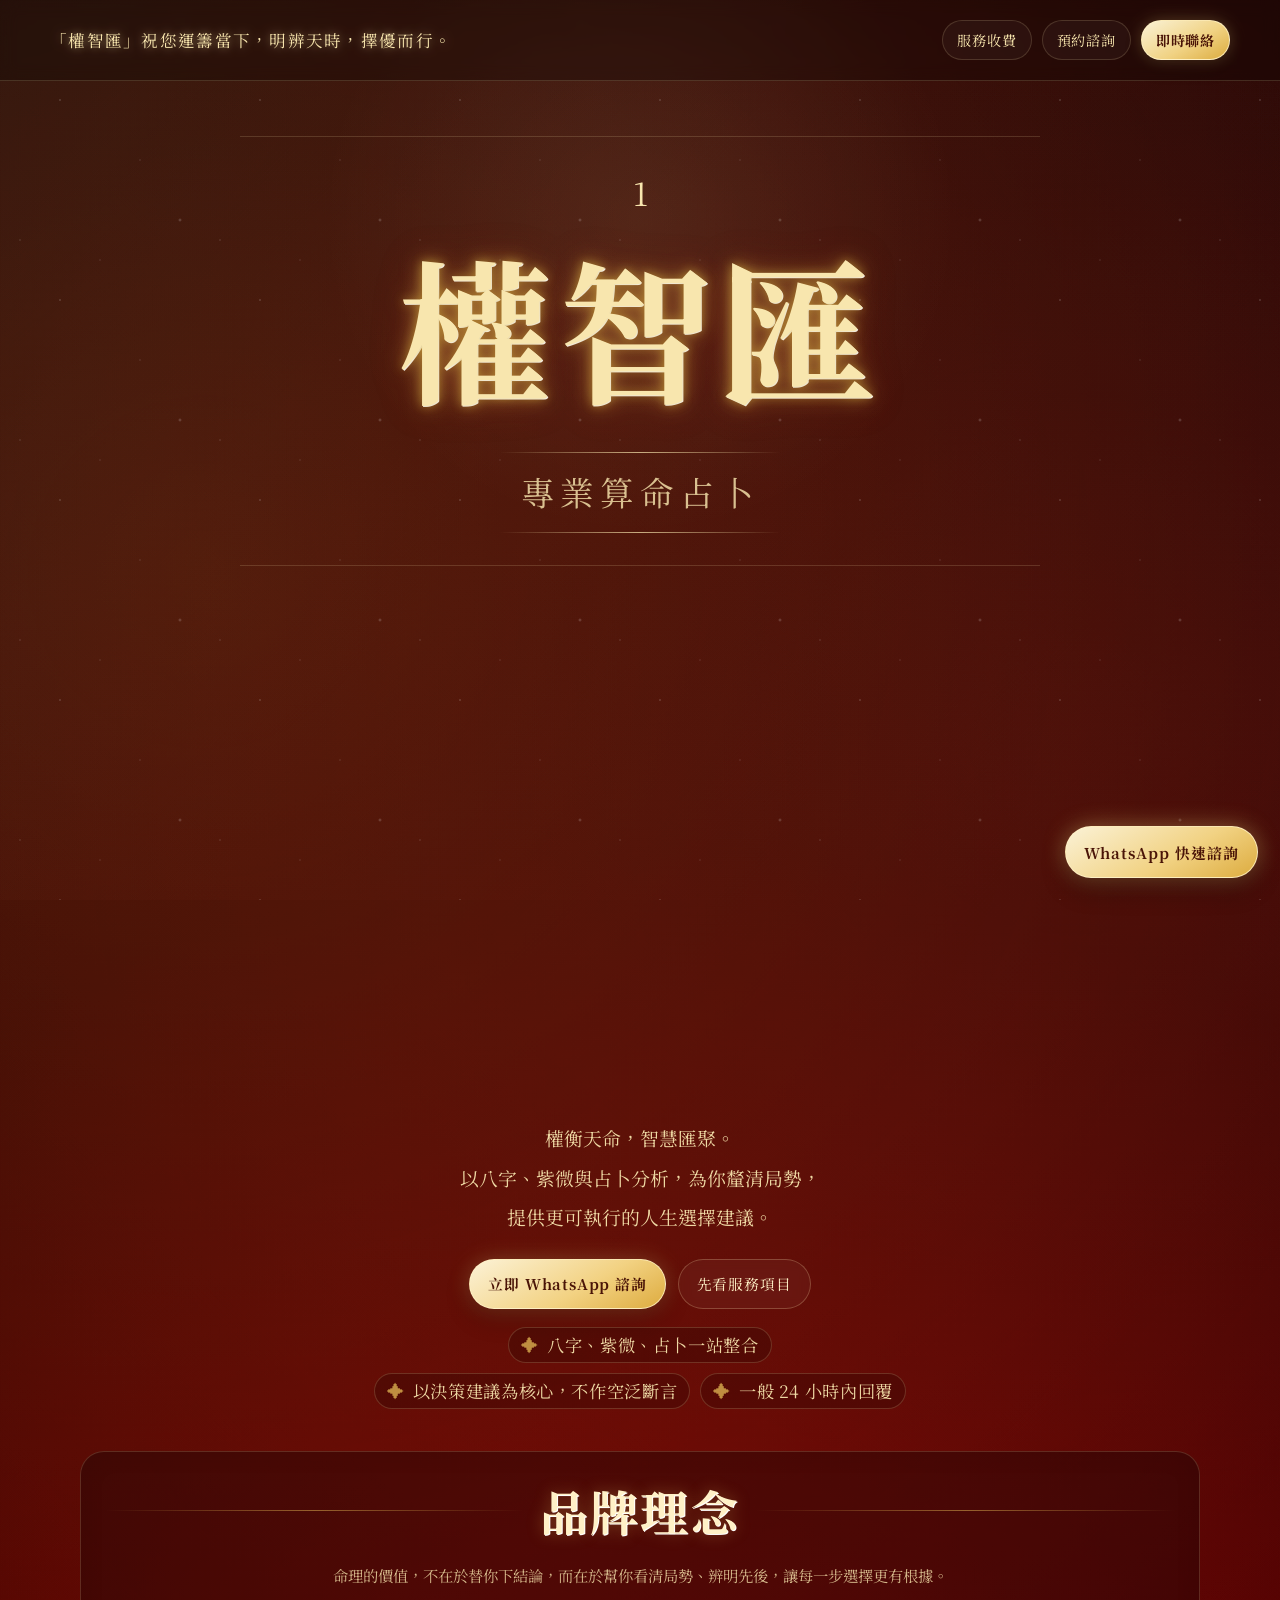
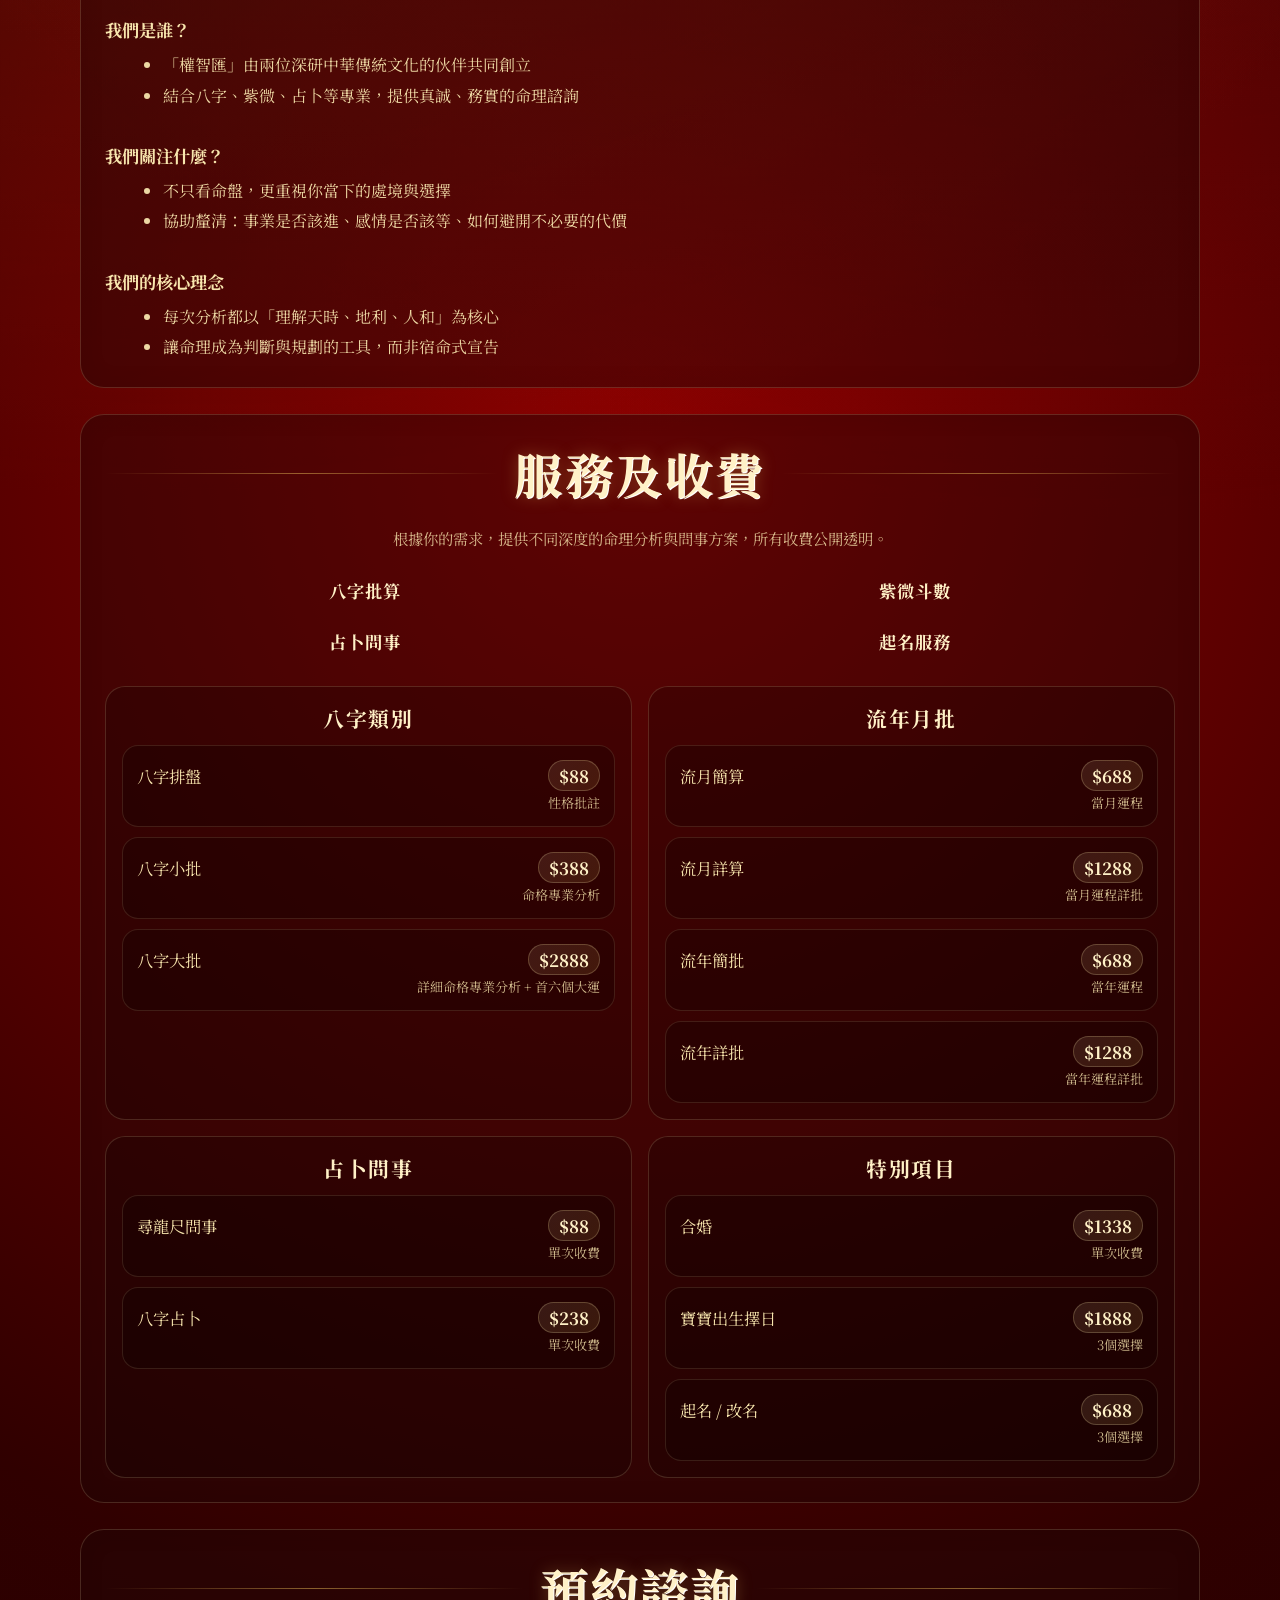
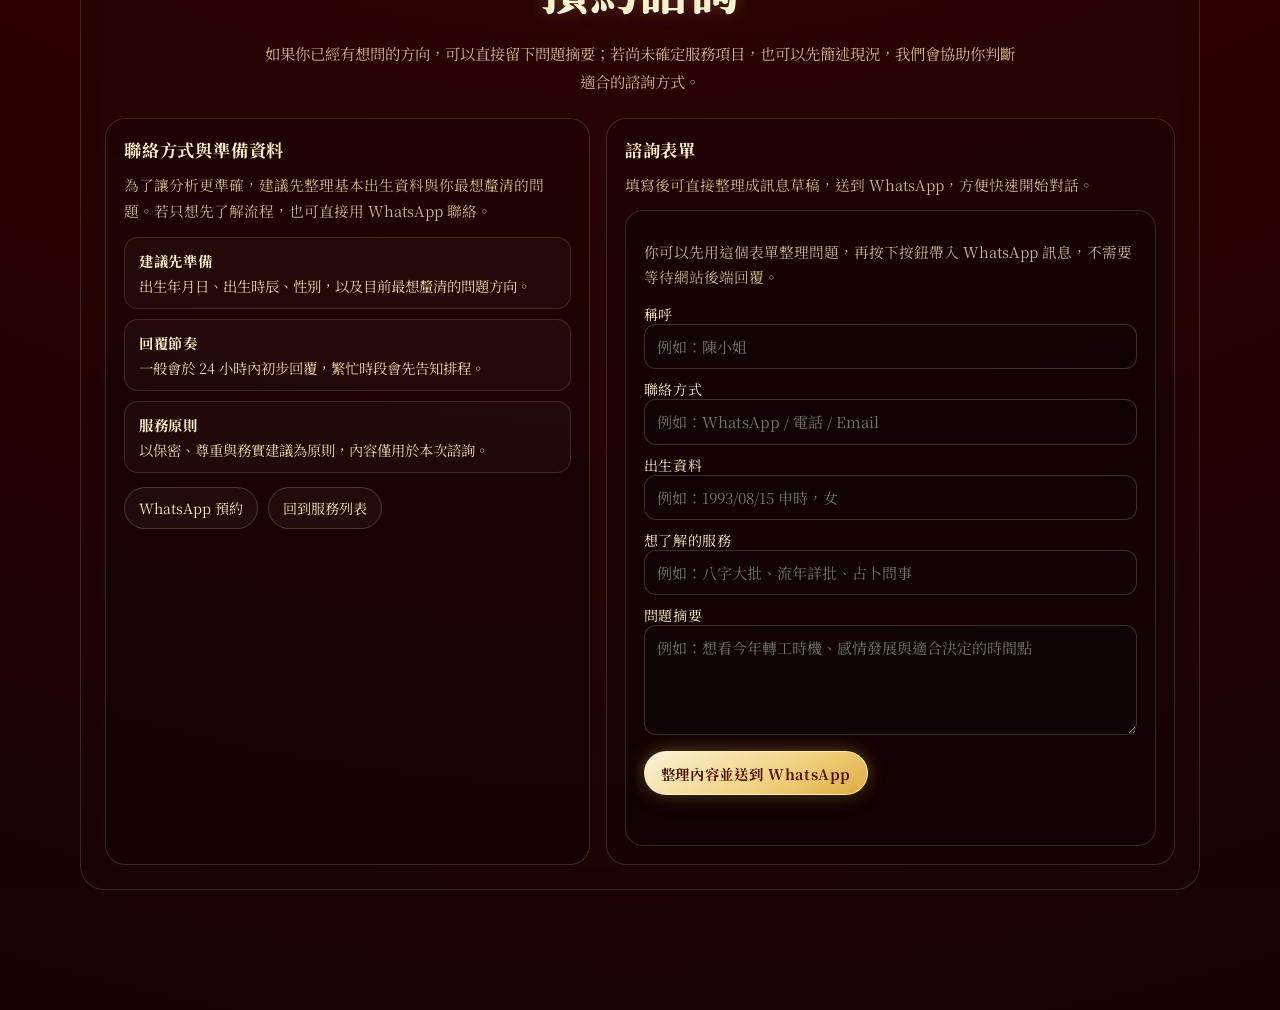
==== commit 22dd4ac4: "移除服務及收費四項服務的所有文字說明" ====
--- a/celestial-logic-web/index.html
+++ b/celestial-logic-web/index.html
@@ -1189,31 +1189,15 @@
             <div class="service-intro-list" style="margin-bottom:18px;">
                 <div class="service-intro-item">
                     <div class="service-intro-label" style="color:#fff1c7;">八字批算</div>
-                    <ul class="service-intro-desc" style="margin:8px 0 0 18px;line-height:1.8;color:var(--text-muted);">
-                        <li>五行生剋、十神格局剖析性格、事業、財運、姻緣</li>
-                        <li>流年運勢專業分析</li>
-                    </ul>
                 </div>
                 <div class="service-intro-item">
                     <div class="service-intro-label" style="color:#fff1c7;">紫微斗數</div>
-                    <ul class="service-intro-desc" style="margin:8px 0 0 18px;line-height:1.8;color:var(--text-muted);">
-                        <li>星曜佈局與宮位解讀</li>
-                        <li>洞察重大轉折點，宏觀與微觀層面呈現命運軌跡</li>
-                    </ul>
                 </div>
                 <div class="service-intro-item">
                     <div class="service-intro-label" style="color:#fff1c7;">占卜問事</div>
-                    <ul class="service-intro-desc" style="margin:8px 0 0 18px;line-height:1.8;color:var(--text-muted);">
-                        <li>尋龍尺針對具體問題一事一問</li>
-                        <li>釐清迷霧，指引方向</li>
-                    </ul>
                 </div>
                 <div class="service-intro-item">
                     <div class="service-intro-label" style="color:#fff1c7;">起名服務</div>
-                    <ul class="service-intro-desc" style="margin:8px 0 0 18px;line-height:1.8;color:var(--text-muted);">
-                        <li>結合八字五行喜忌與中文音義美學</li>
-                        <li>新生兒、品牌、個人改名，選取吉祥佳名</li>
-                    </ul>
                 </div>
             </div>
 
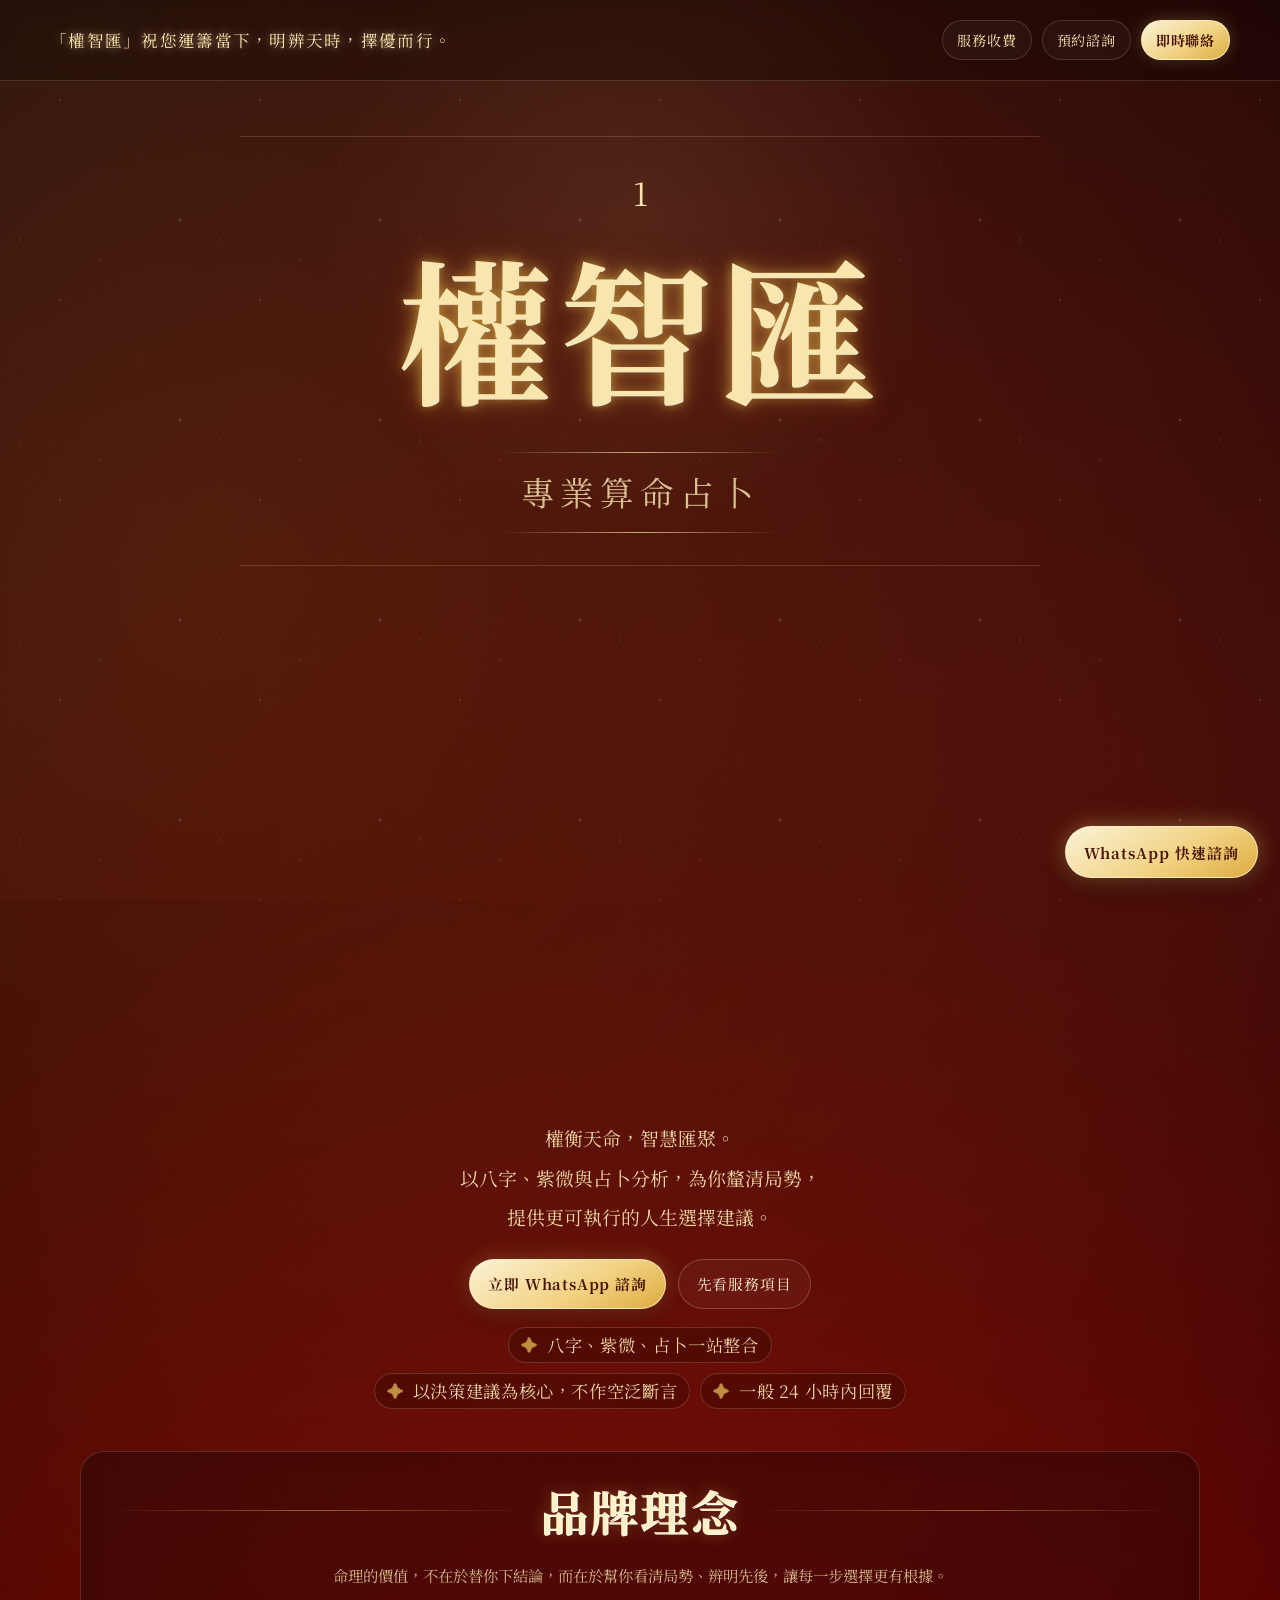
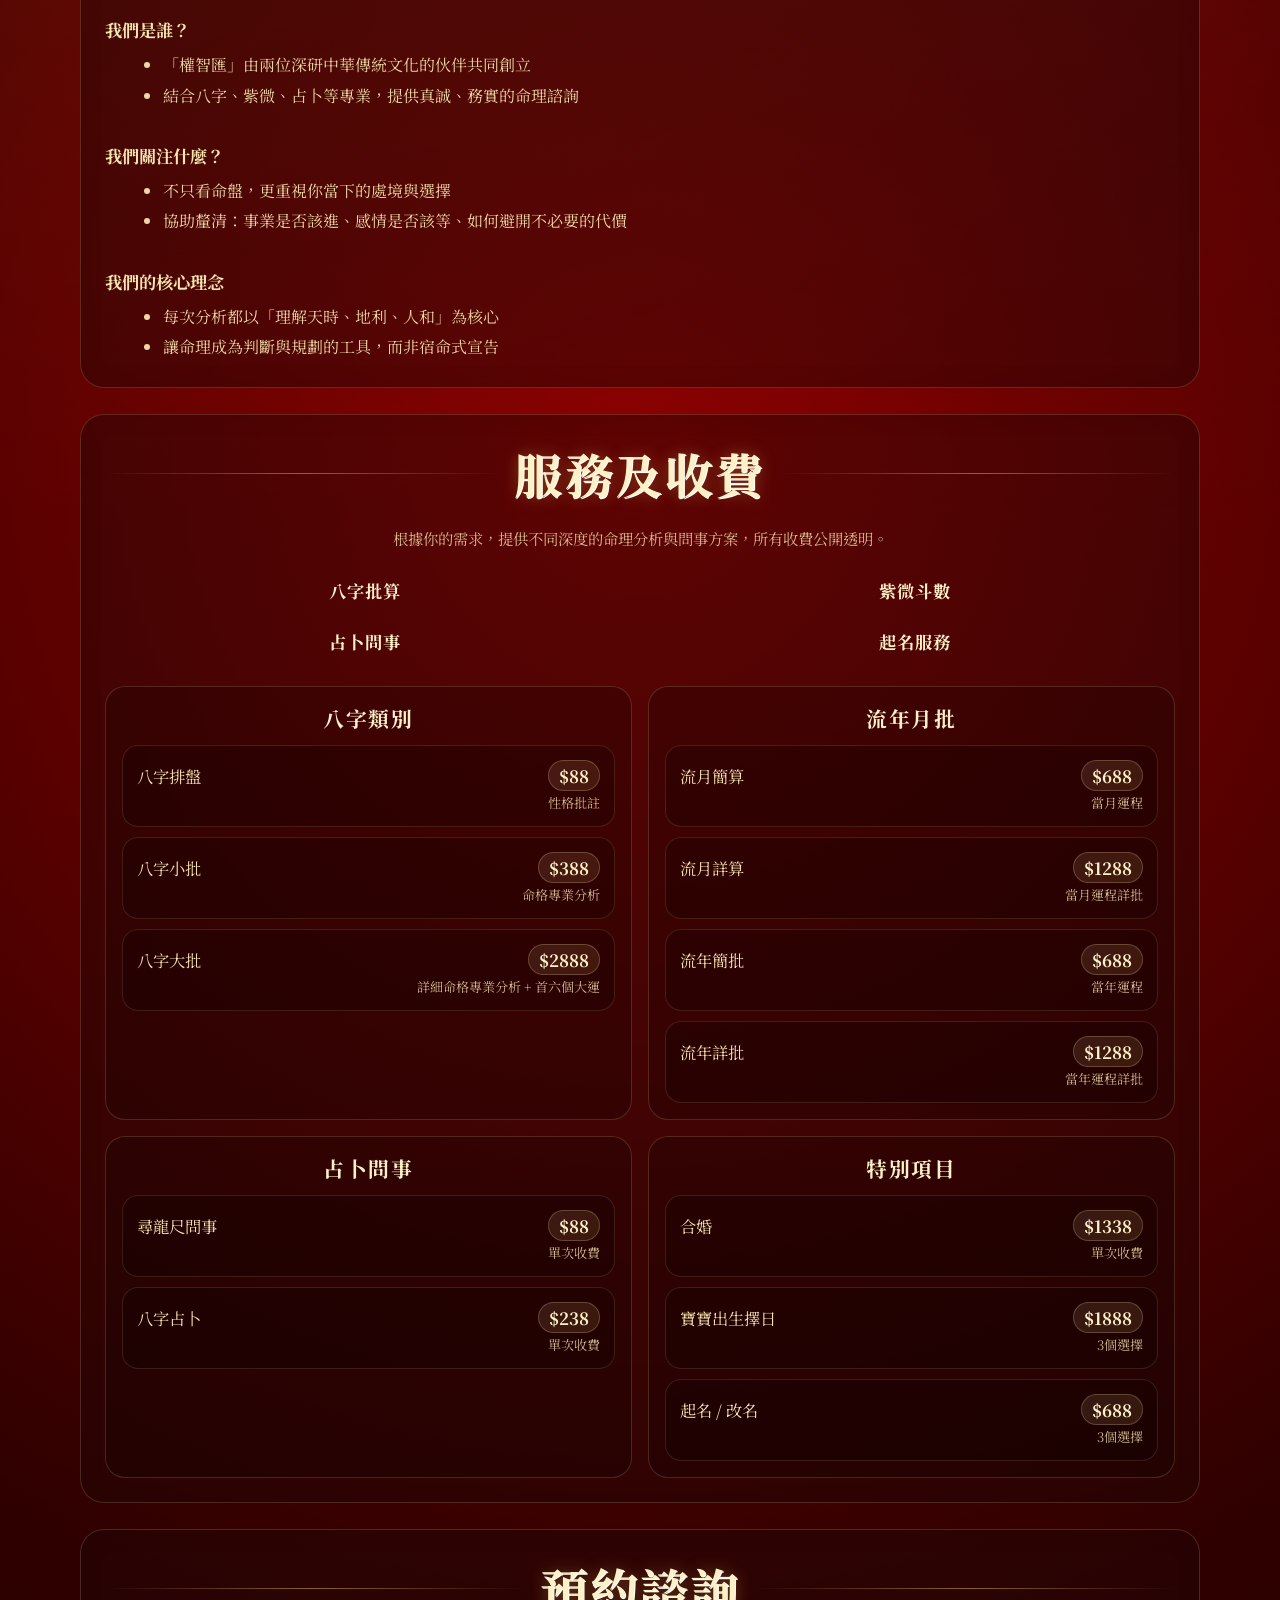
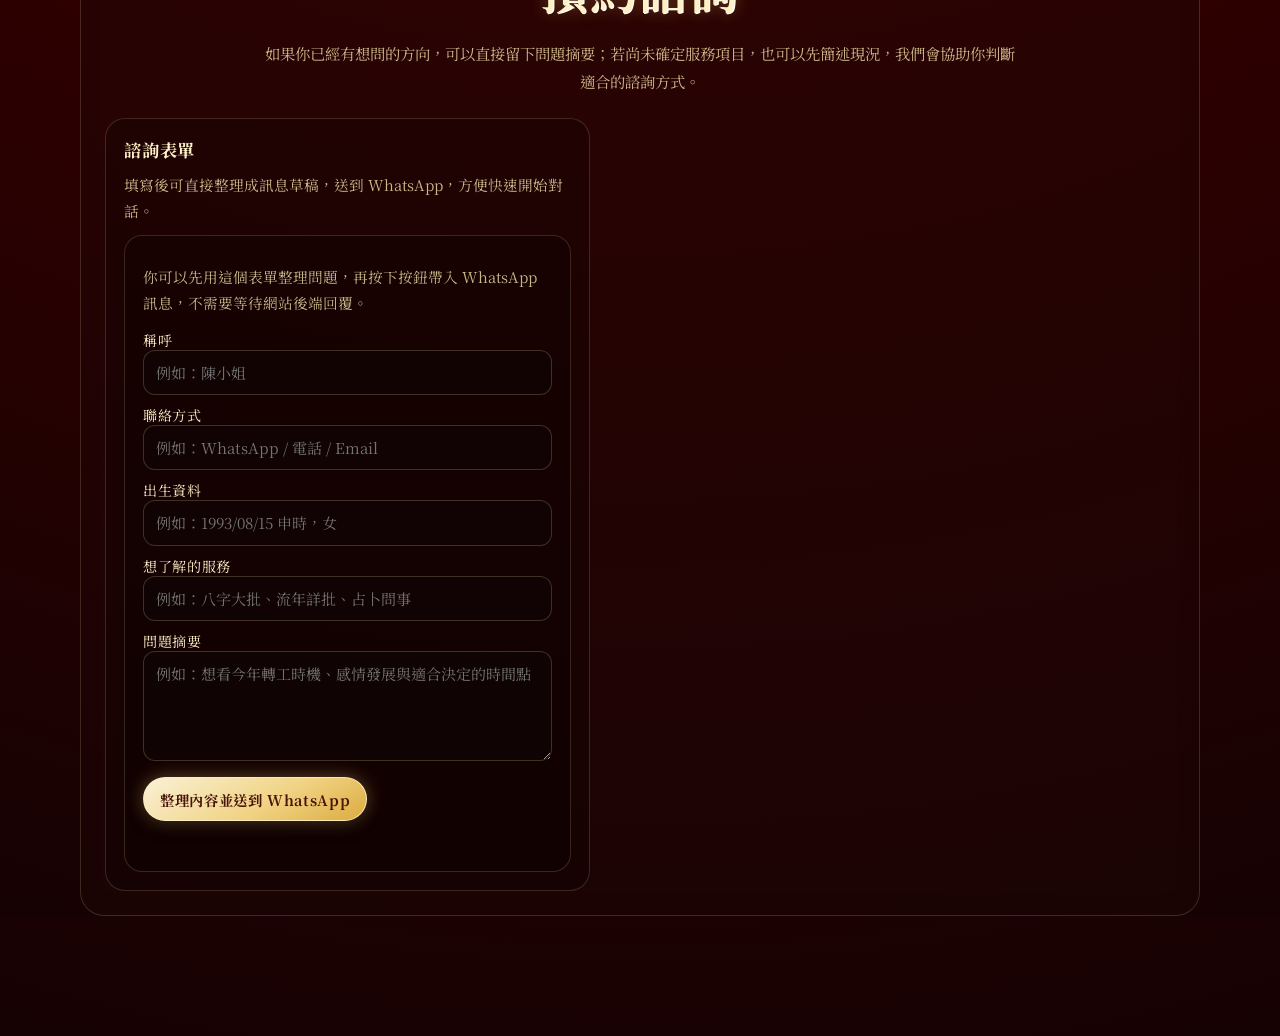
==== commit 1b91870d: "移除預約諮詢區塊的聯絡方式與準備資料整段內容" ====
--- a/celestial-logic-web/index.html
+++ b/celestial-logic-web/index.html
@@ -1245,19 +1245,6 @@
             <p class="section-lead">如果你已經有想問的方向，可以直接留下問題摘要；若尚未確定服務項目，也可以先簡述現況，我們會協助你判斷適合的諮詢方式。</p>
 
             <div class="contact-grid">
-                <article class="contact-aside" aria-labelledby="contact-info-title">
-                    <h3 id="contact-info-title">聯絡方式與準備資料</h3>
-                    <p>為了讓分析更準確，建議先整理基本出生資料與你最想釐清的問題。若只想先了解流程，也可直接用 WhatsApp 聯絡。</p>
-                    <ul class="contact-list">
-                        <li><span class="contact-label">建議先準備</span>出生年月日、出生時辰、性別，以及目前最想釐清的問題方向。</li>
-                        <li><span class="contact-label">回覆節奏</span>一般會於 24 小時內初步回覆，繁忙時段會先告知排程。</li>
-                        <li><span class="contact-label">服務原則</span>以保密、尊重與務實建議為原則，內容僅用於本次諮詢。</li>
-                    </ul>
-                    <div class="contact-mini-actions">
-                        <a class="contact-mini-link" data-track="contact_whatsapp_cta" href="https://wa.me/85267113958?text=%E6%88%91%E6%83%B3%E9%A0%90%E7%B4%84%E8%AB%AE%E8%A9%A2%EF%BC%8C%E6%83%B3%E5%85%88%E4%BA%86%E8%A7%A3%E9%81%A9%E5%90%88%E5%93%AA%E7%A8%AE%E6%9C%8D%E5%8B%99" target="_blank" rel="noopener noreferrer">WhatsApp 預約</a>
-                        <a class="contact-mini-link" href="#services">回到服務列表</a>
-                    </div>
-                </article>
 
                 <article class="contact-card" aria-labelledby="contact-form-title">
                     <h3 id="contact-form-title">諮詢表單</h3>
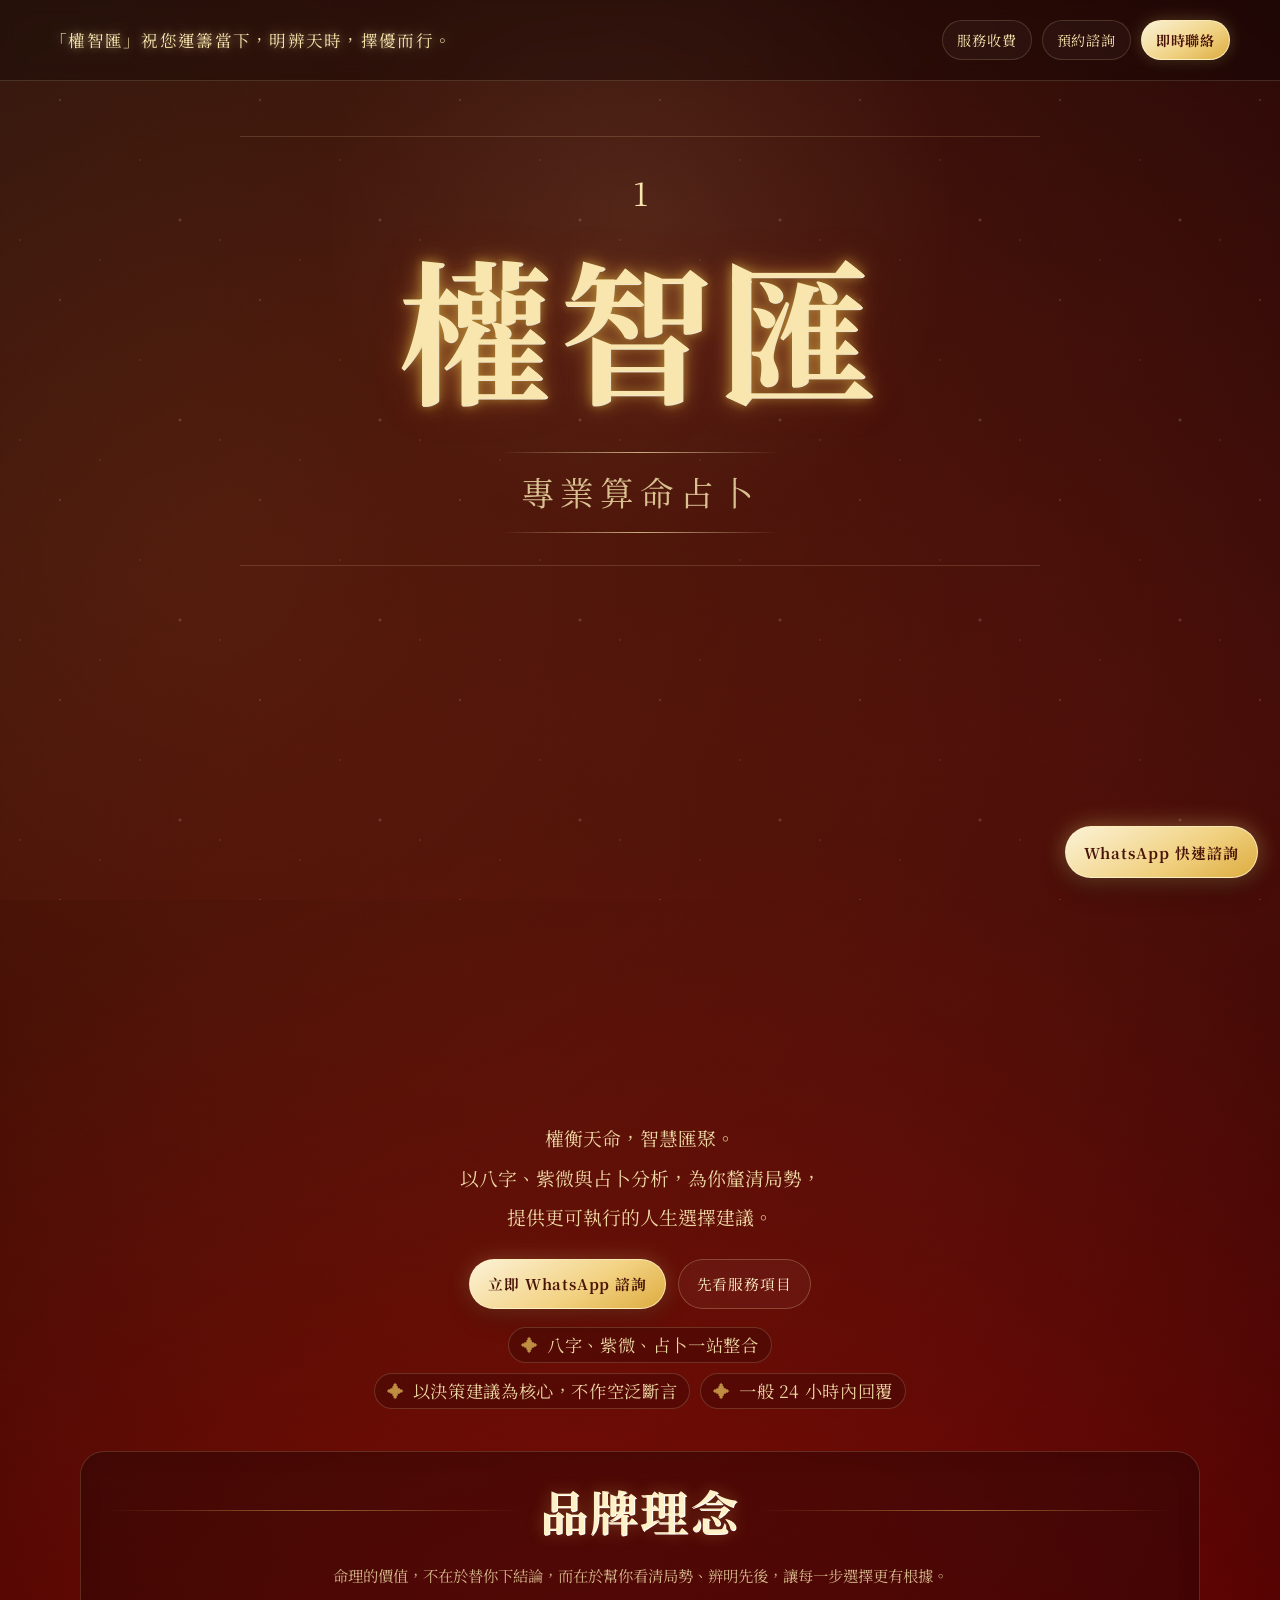
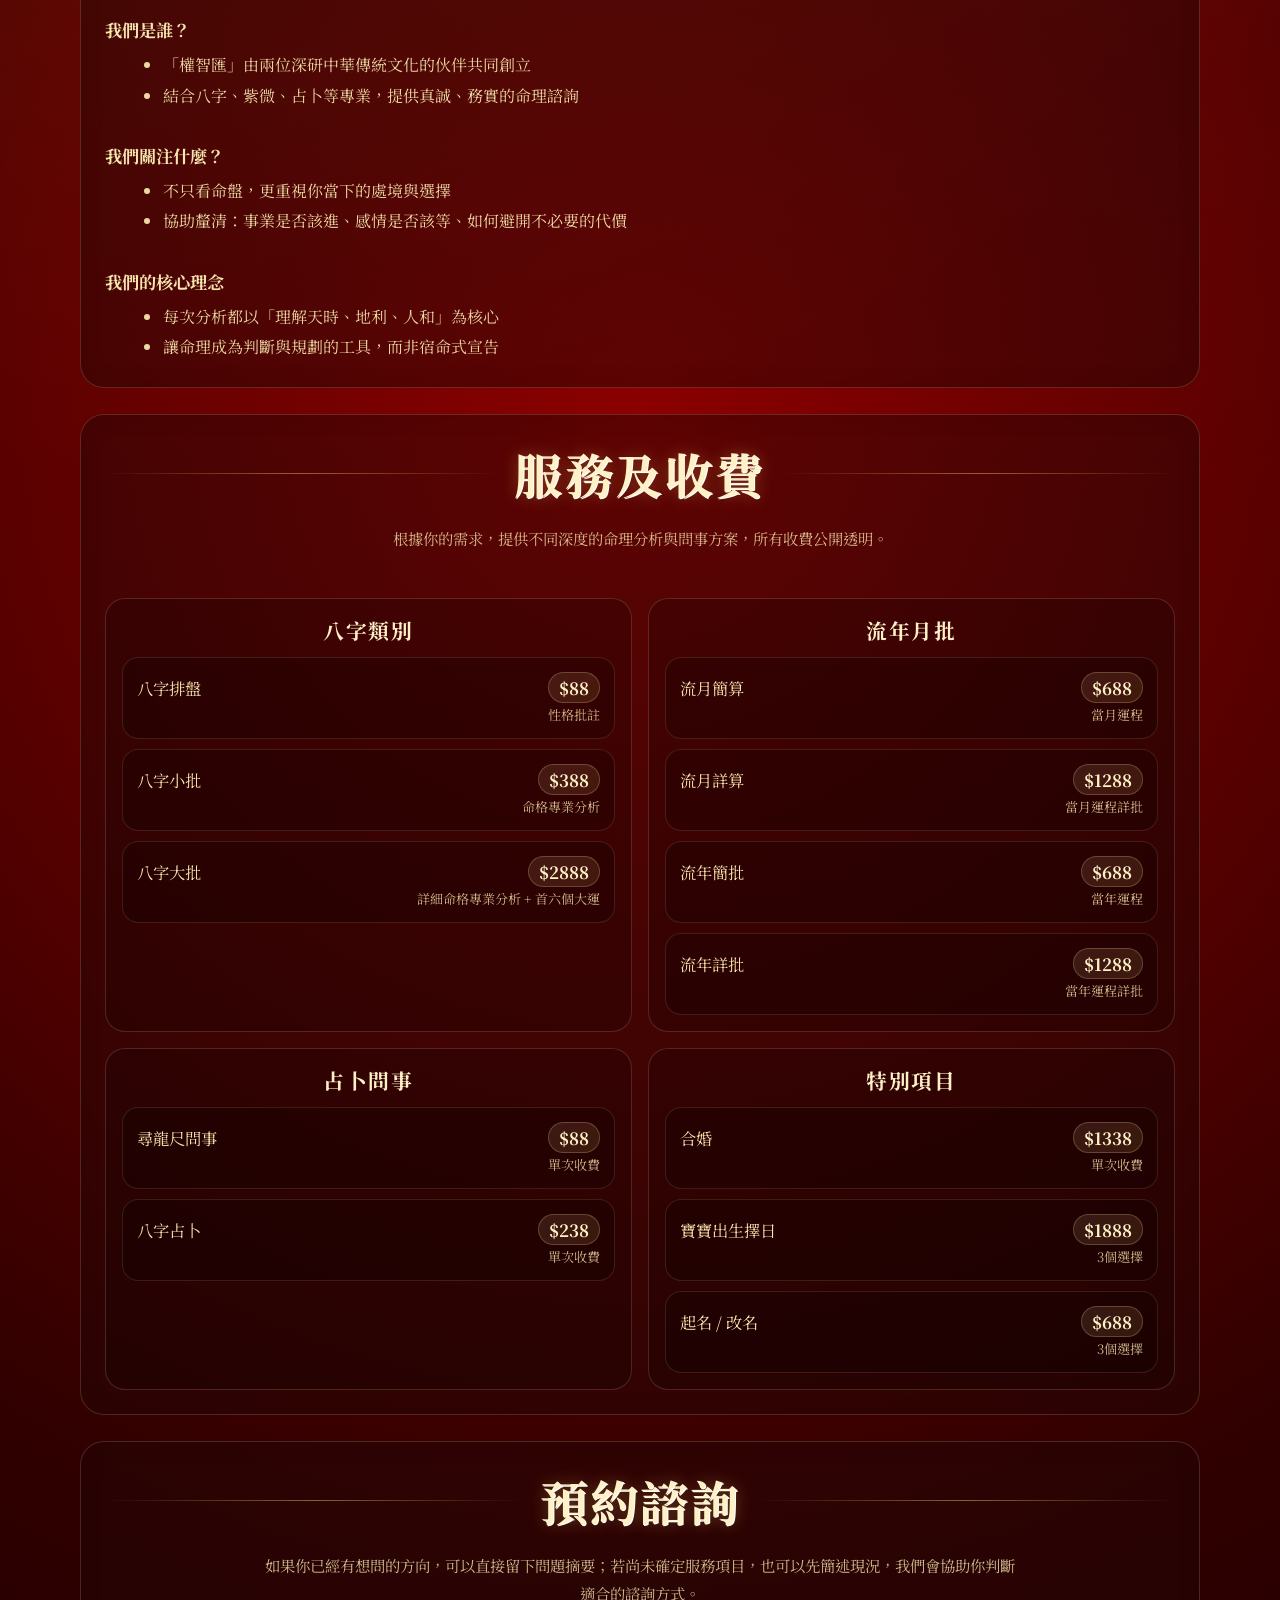
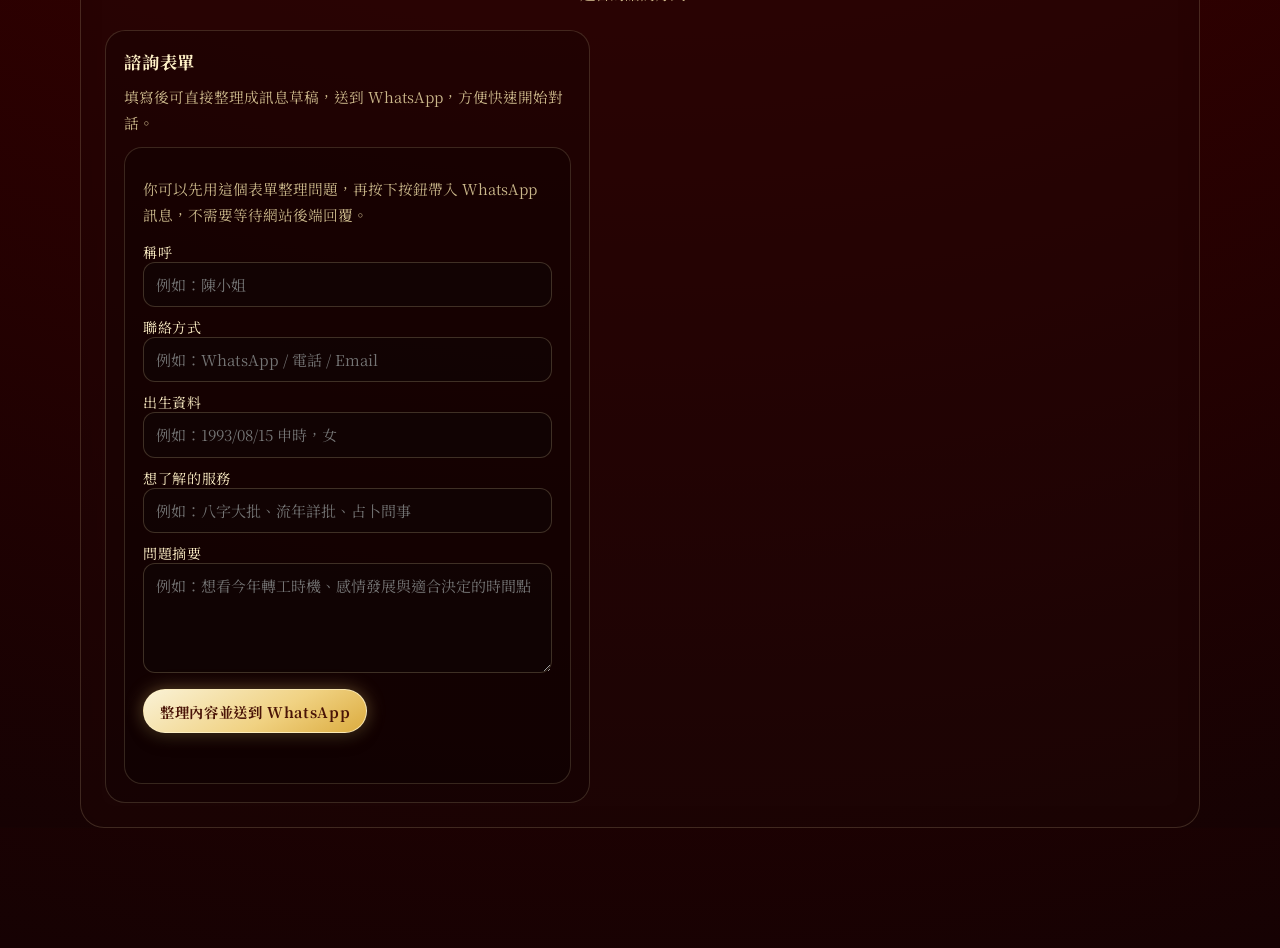
==== commit 2f12ab4e: "移除服務及收費區塊四個服務標題（八字批算、紫微斗數、占卜問事、起名服務）" ====
--- a/celestial-logic-web/index.html
+++ b/celestial-logic-web/index.html
@@ -1187,18 +1187,7 @@
             <h2 class="section-title">服務及收費</h2>
             <p class="section-lead">根據你的需求，提供不同深度的命理分析與問事方案，所有收費公開透明。</p>
             <div class="service-intro-list" style="margin-bottom:18px;">
-                <div class="service-intro-item">
-                    <div class="service-intro-label" style="color:#fff1c7;">八字批算</div>
-                </div>
-                <div class="service-intro-item">
-                    <div class="service-intro-label" style="color:#fff1c7;">紫微斗數</div>
-                </div>
-                <div class="service-intro-item">
-                    <div class="service-intro-label" style="color:#fff1c7;">占卜問事</div>
-                </div>
-                <div class="service-intro-item">
-                    <div class="service-intro-label" style="color:#fff1c7;">起名服務</div>
-                </div>
+
             </div>
 
             <div class="services-layout">
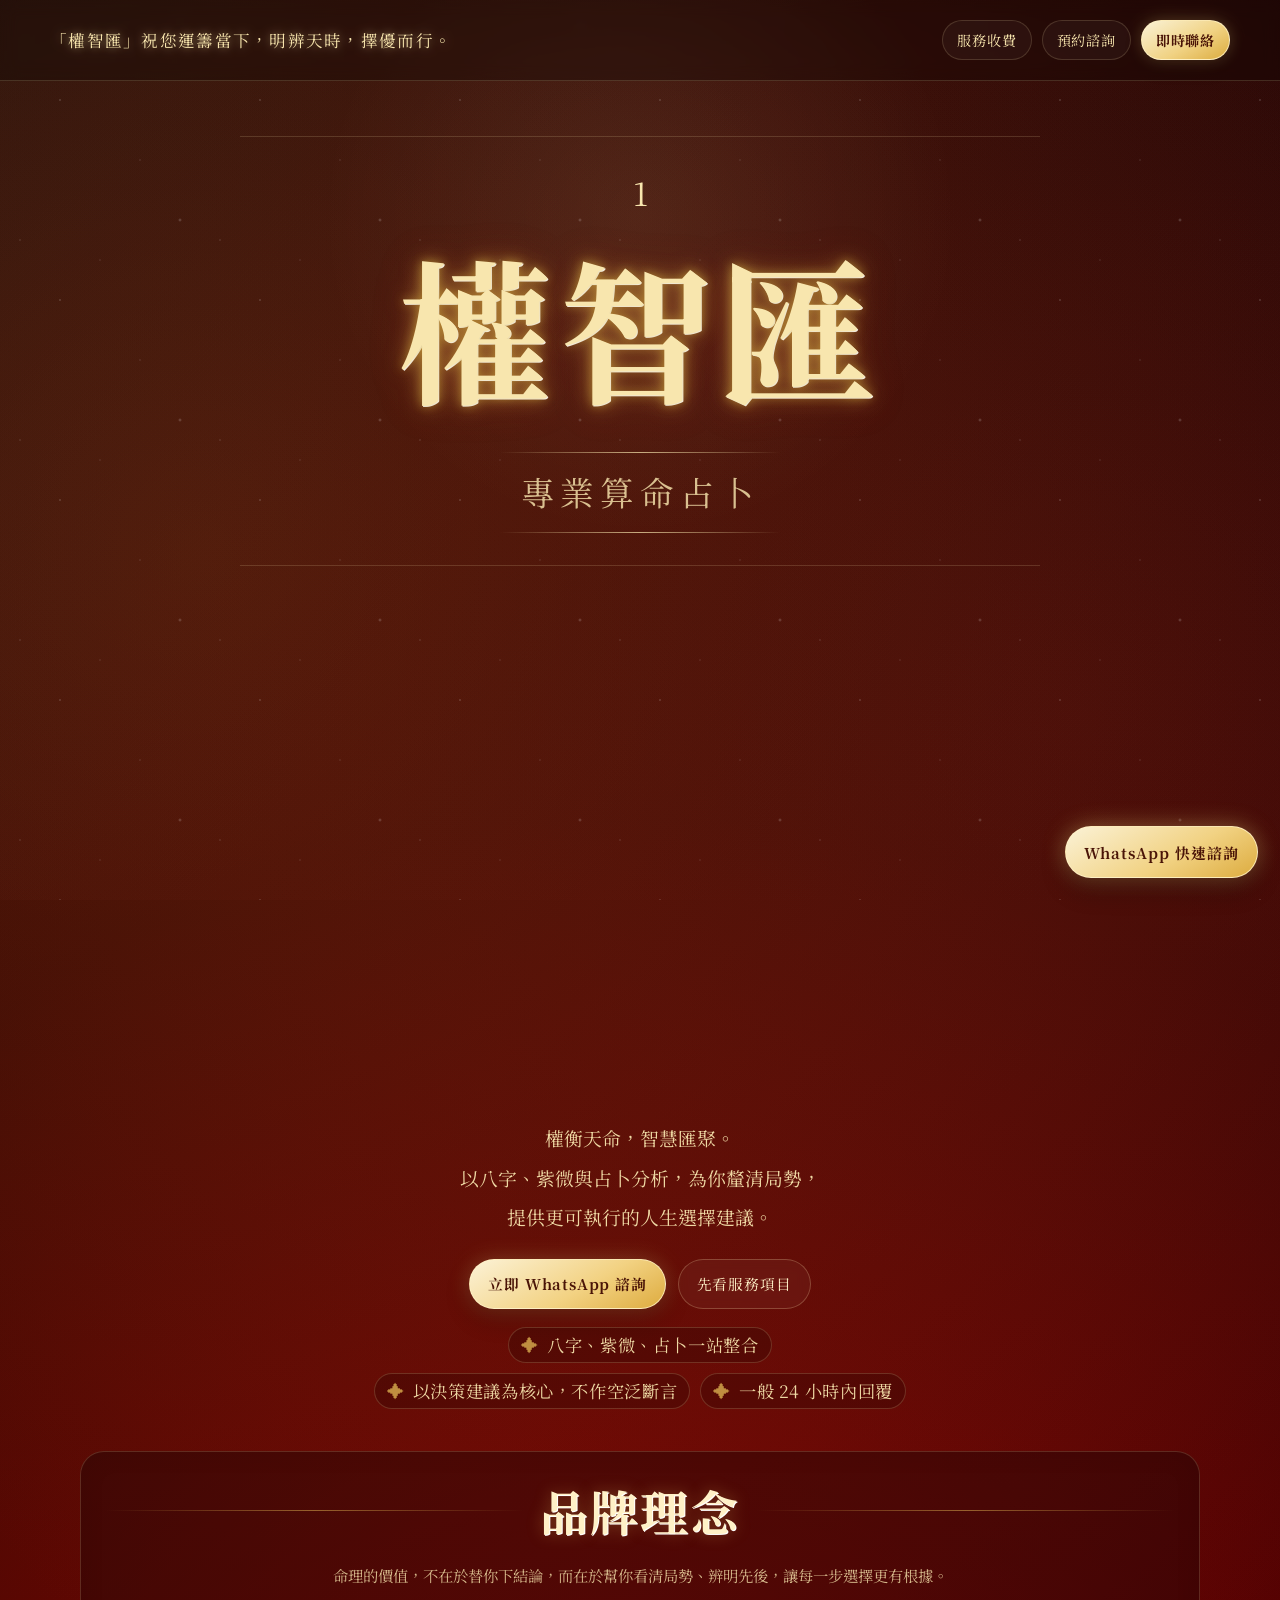
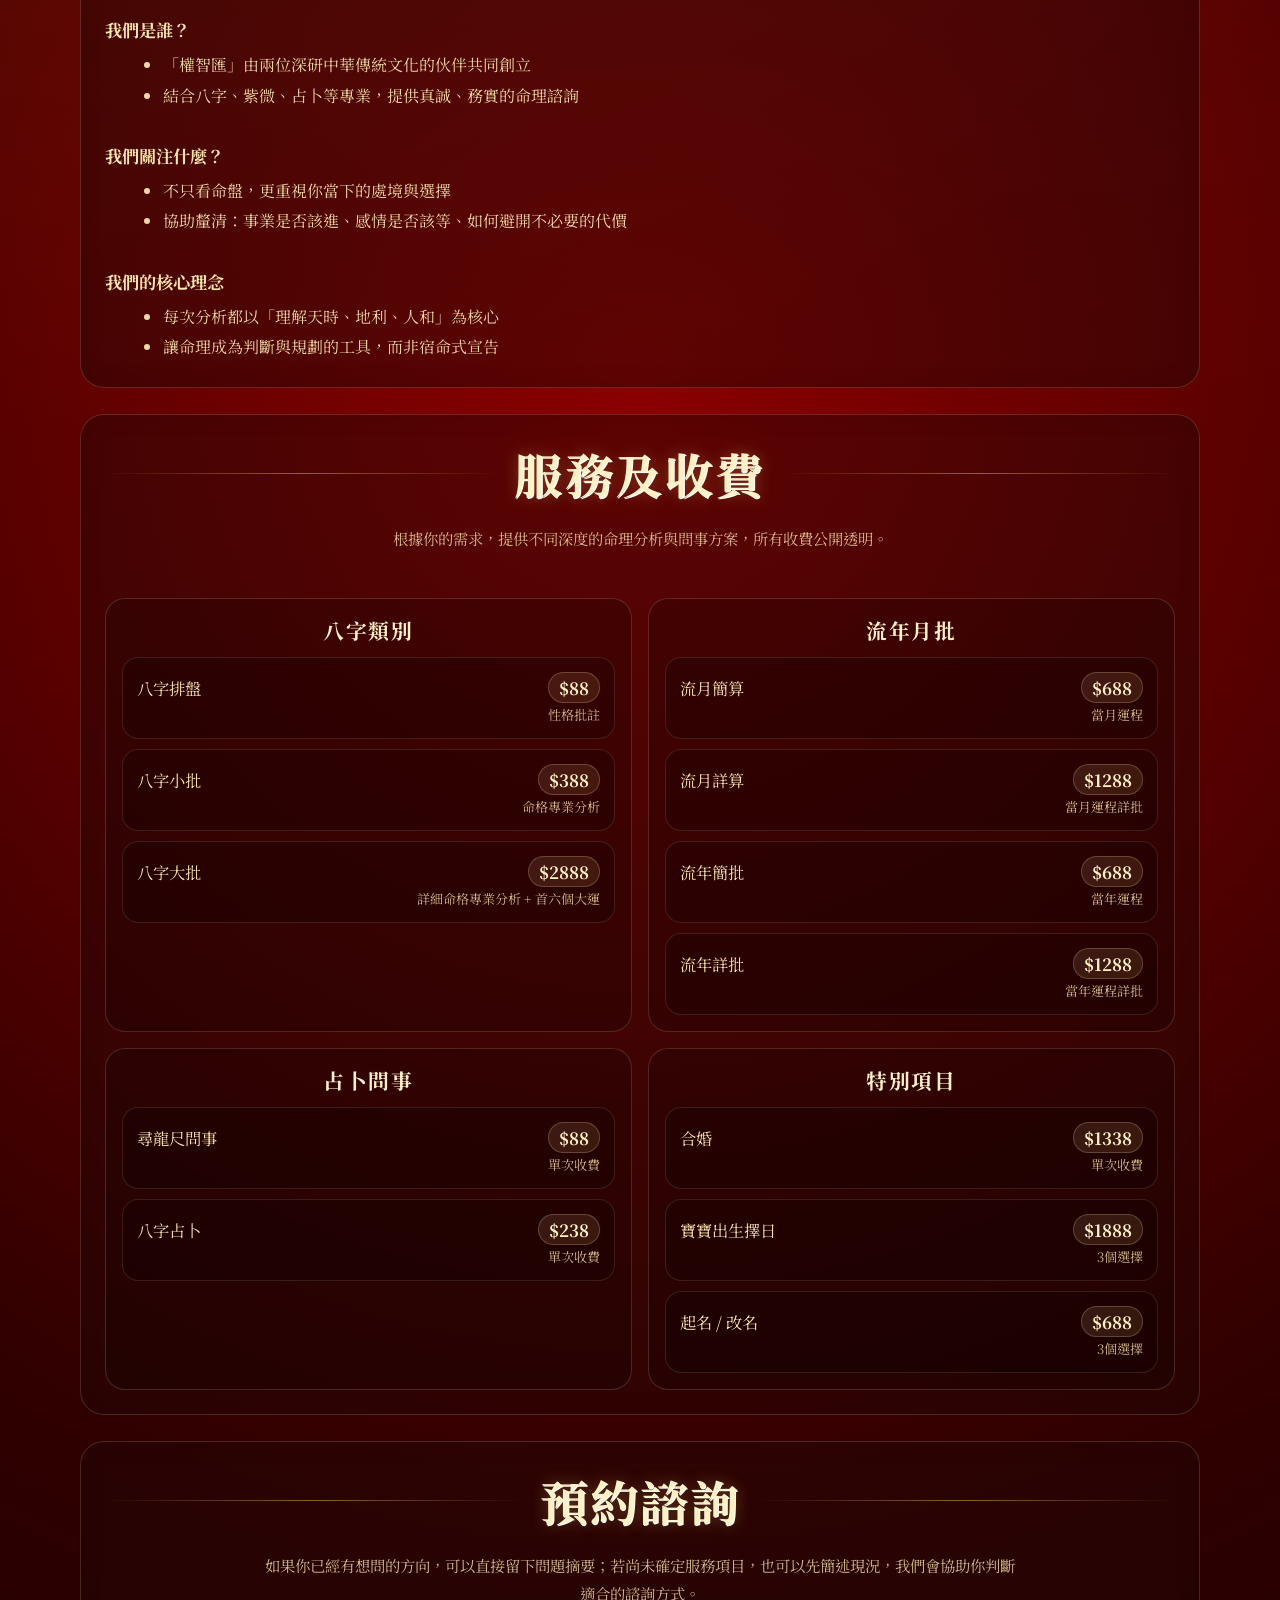
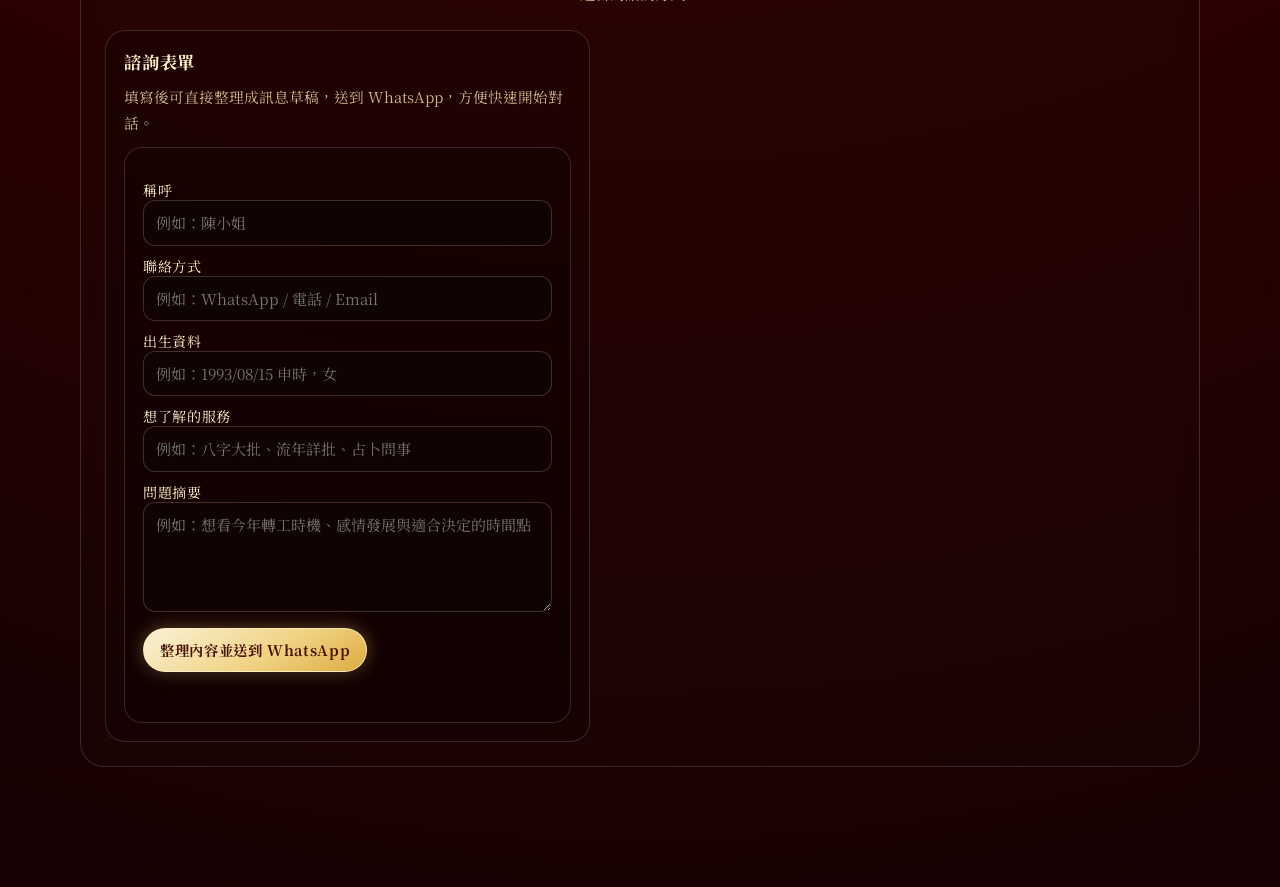
==== commit 5d5df039: "刪除預約諮詢表單上方提示句" ====
--- a/celestial-logic-web/index.html
+++ b/celestial-logic-web/index.html
@@ -1239,7 +1239,6 @@
                     <h3 id="contact-form-title">諮詢表單</h3>
                     <p>填寫後可直接整理成訊息草稿，送到 WhatsApp，方便快速開始對話。</p>
                     <div class="contact-form-wrap">
-                        <p class="contact-form-note">你可以先用這個表單整理問題，再按下按鈕帶入 WhatsApp 訊息，不需要等待網站後端回覆。</p>
                         <form class="contact-form-grid" id="contact-form">
                             <label>
                                 稱呼
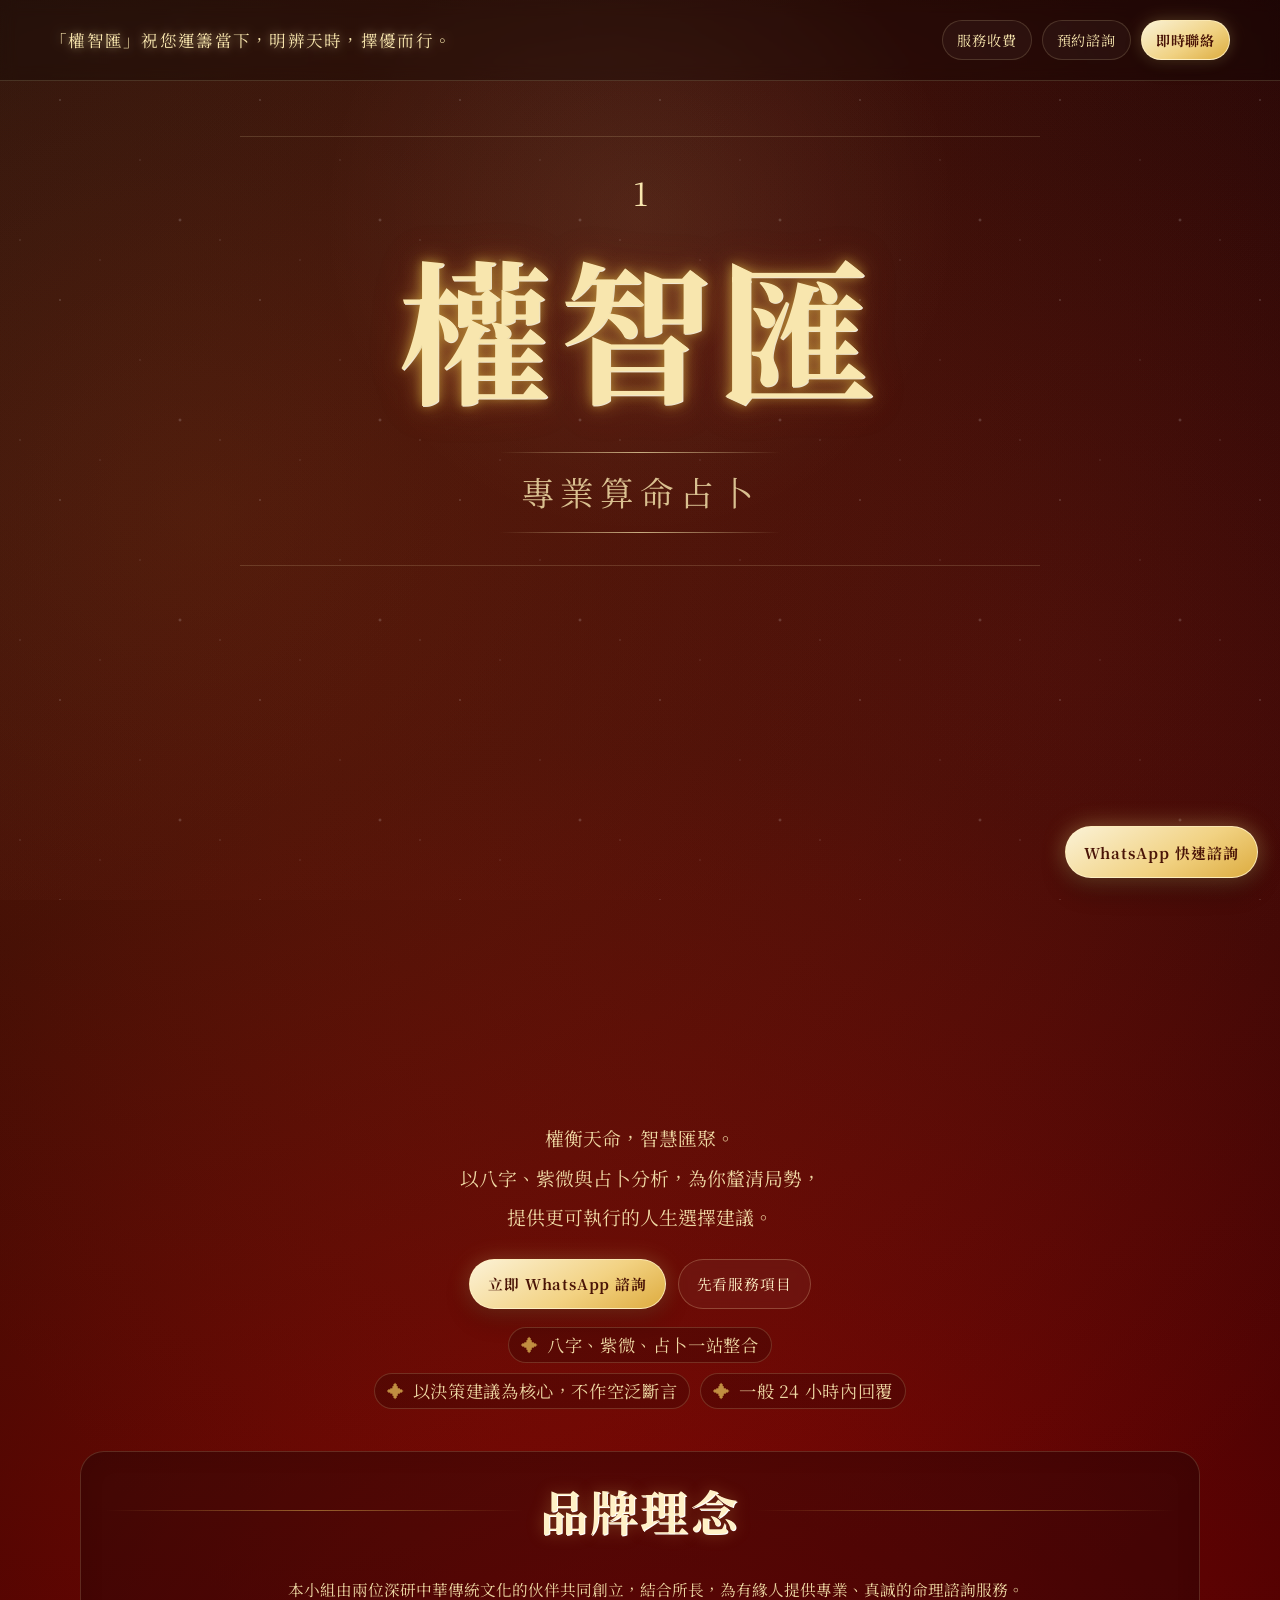
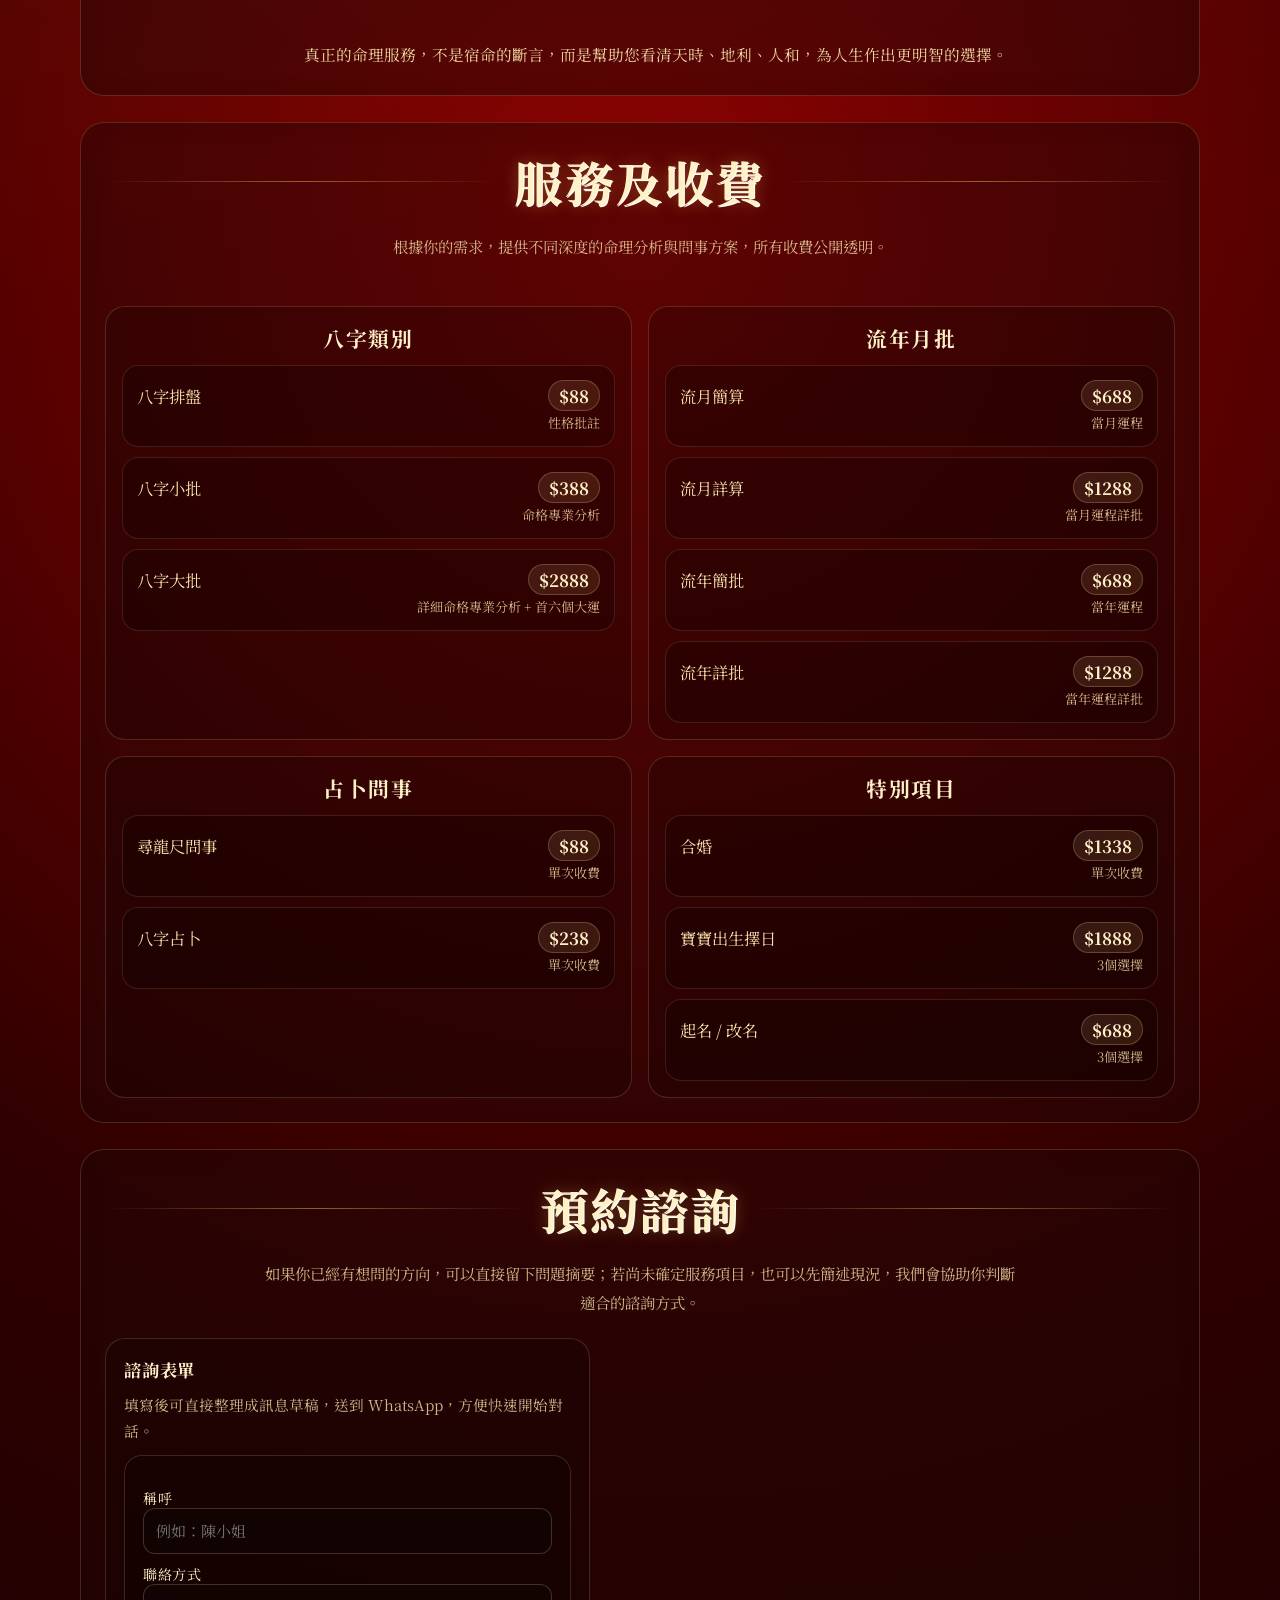
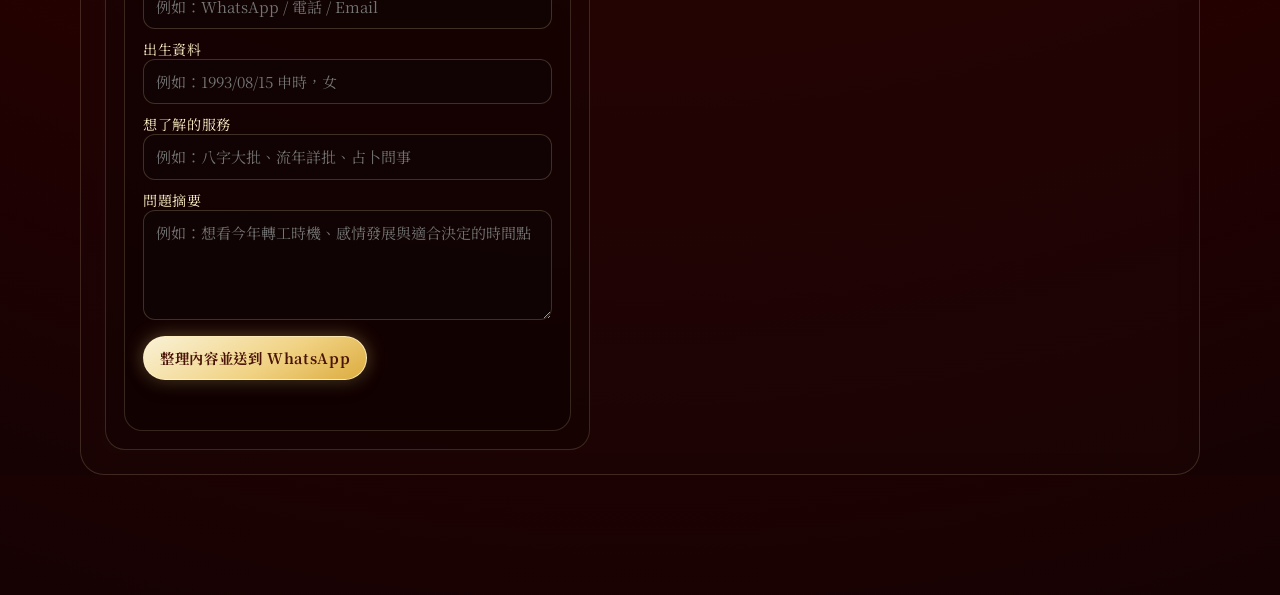
==== commit e8cc4530: "品牌理念區塊改為兩段新文字，首句空兩字" ====
--- a/celestial-logic-web/index.html
+++ b/celestial-logic-web/index.html
@@ -1157,29 +1157,13 @@
     <main class="onepage-sections">
         <section class="onepage-block" aria-label="品牌理念">
             <h2 class="section-title">品牌理念</h2>
-            <p class="section-lead">命理的價值，不在於替你下結論，而在於幫你看清局勢、辨明先後，讓每一步選擇更有根據。</p>
             <div class="brand-story" style="margin-top:28px;">
-                <div style="margin-bottom:18px;">
-                    <strong style="color:#f8e6ae;font-size:1.08rem;">我們是誰？</strong>
-                    <ul style="margin:8px 0 0 18px;line-height:1.9;color:var(--text-main);">
-                        <li>「權智匯」由兩位深研中華傳統文化的伙伴共同創立</li>
-                        <li>結合八字、紫微、占卜等專業，提供真誠、務實的命理諮詢</li>
-                    </ul>
-                </div>
-                <div style="margin-bottom:18px;">
-                    <strong style="color:#f8e6ae;font-size:1.08rem;">我們關注什麼？</strong>
-                    <ul style="margin:8px 0 0 18px;line-height:1.9;color:var(--text-main);">
-                        <li>不只看命盤，更重視你當下的處境與選擇</li>
-                        <li>協助釐清：事業是否該進、感情是否該等、如何避開不必要的代價</li>
-                    </ul>
-                </div>
-                <div>
-                    <strong style="color:#f8e6ae;font-size:1.08rem;">我們的核心理念</strong>
-                    <ul style="margin:8px 0 0 18px;line-height:1.9;color:var(--text-main);">
-                        <li>每次分析都以「理解天時、地利、人和」為核心</li>
-                        <li>讓命理成為判斷與規劃的工具，而非宿命式宣告</li>
-                    </ul>
-                </div>
+                <p style="text-indent:2em;line-height:2.1;margin-bottom:18px;">
+                  本小組由兩位深研中華傳統文化的伙伴共同創立，結合所長，為有緣人提供專業、真誠的命理諮詢服務。
+                </p>
+                <p style="text-indent:2em;line-height:2.1;">
+                  真正的命理服務，不是宿命的斷言，而是幫助您看清天時、地利、人和，為人生作出更明智的選擇。
+                </p>
             </div>
         </section>
 
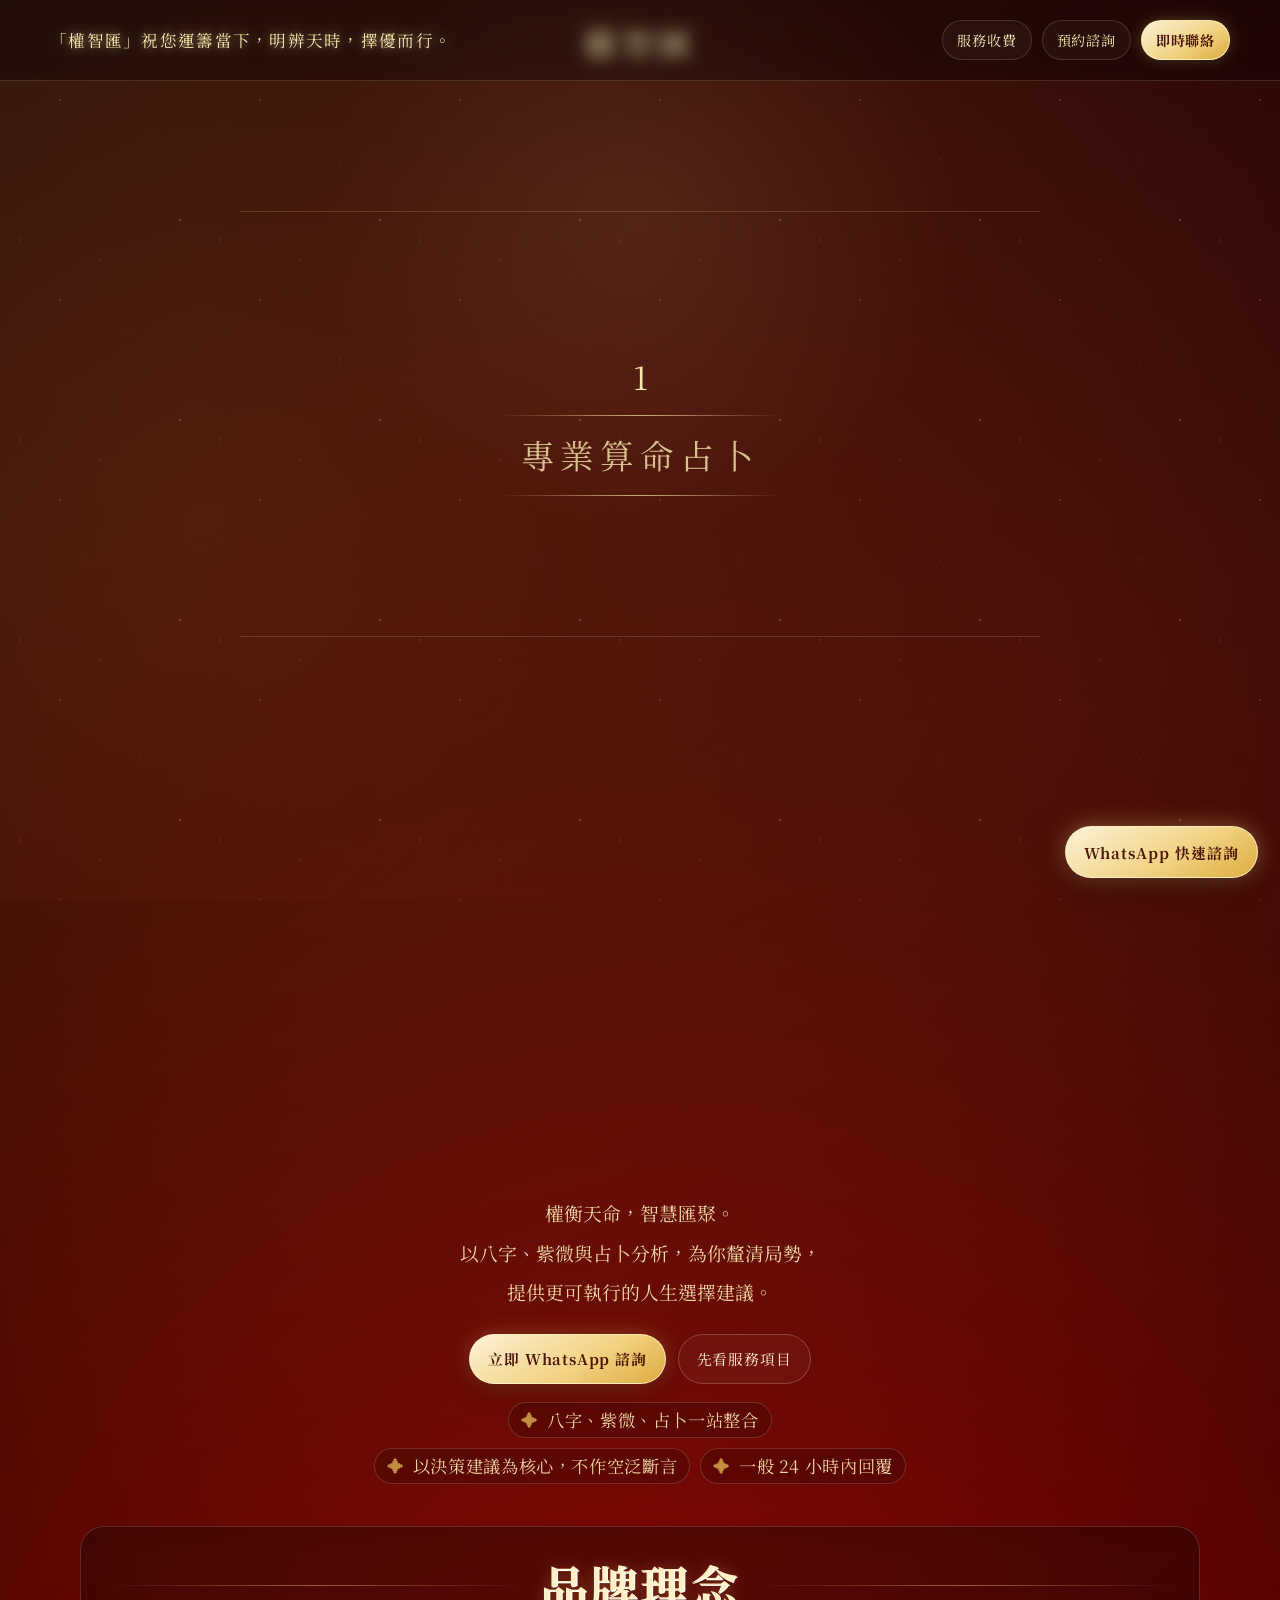
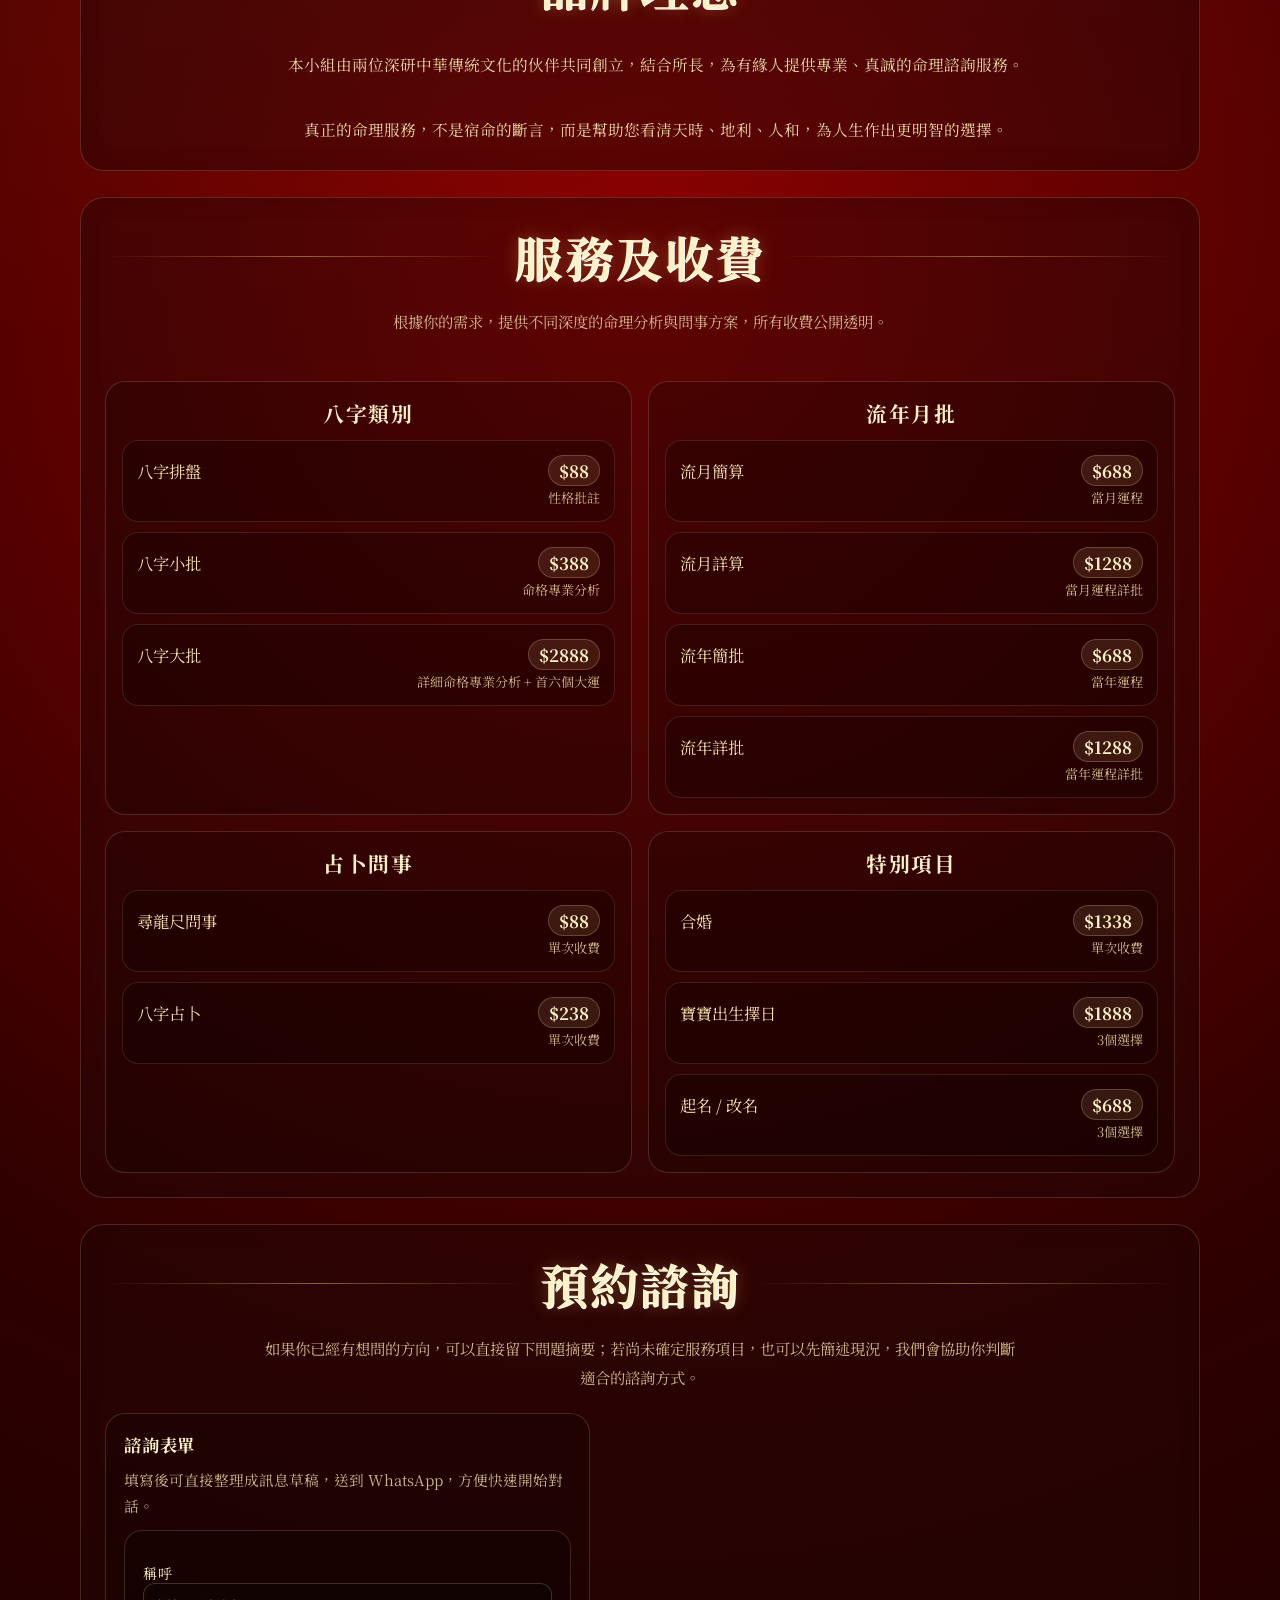
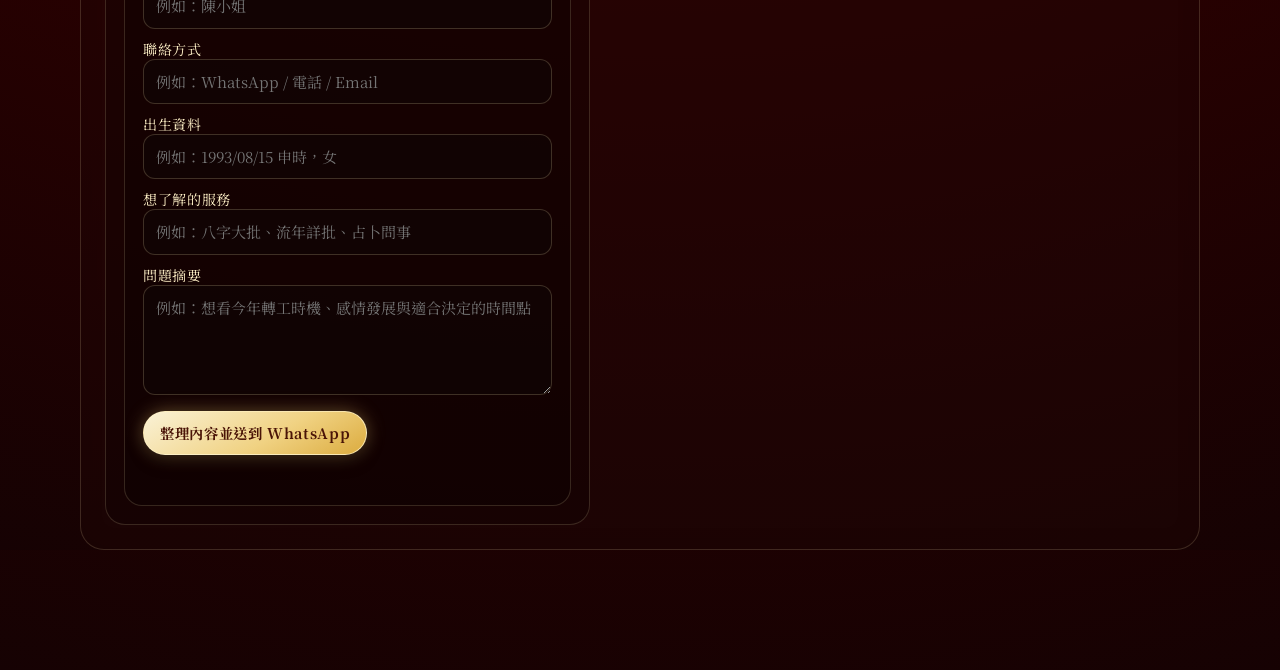
==== commit 1a049406: "將標題權智匯移至導覽列下方獨立一列並縮小字體" ====
--- a/celestial-logic-web/index.html
+++ b/celestial-logic-web/index.html
@@ -1112,6 +1112,7 @@
     </style>
 </head>
 <body id="top">
+
     <nav class="navbar">
         <div class="nav-inner">
             <a href="#top" class="nav-logo">「權智匯」祝您運籌當下，明辨天時，擇優而行。</a>
@@ -1122,13 +1123,16 @@
             </div>
         </div>
     </nav>
+    <div class="main-title-bar" style="width:100%;background:rgba(0,0,0,0.10);padding:18px 0 8px 0;text-align:center;">
+        <span class="main-title-text" style="font-size:2.1rem;letter-spacing:0.12em;color:#f8e6ae;font-weight:700;text-shadow:0 2px 8px #160203;">權智匯</span>
+    </div>
 
     <section class="hero-stage" aria-label="首頁主視覺區">
     <div class="hero-container">
         <div class="hero-visual" aria-label="首頁主視覺">
             <div class="content">
                 <div style="text-align:center;font-size:2rem;">1</div>
-                <h1 class="title">權智匯</h1>
+                <!-- <h1 class="title">權智匯</h1> -->
                 <hr class="title-divider">
                 <p class="title-subtitle">專業算命占卜</p>
                 <hr class="title-divider">
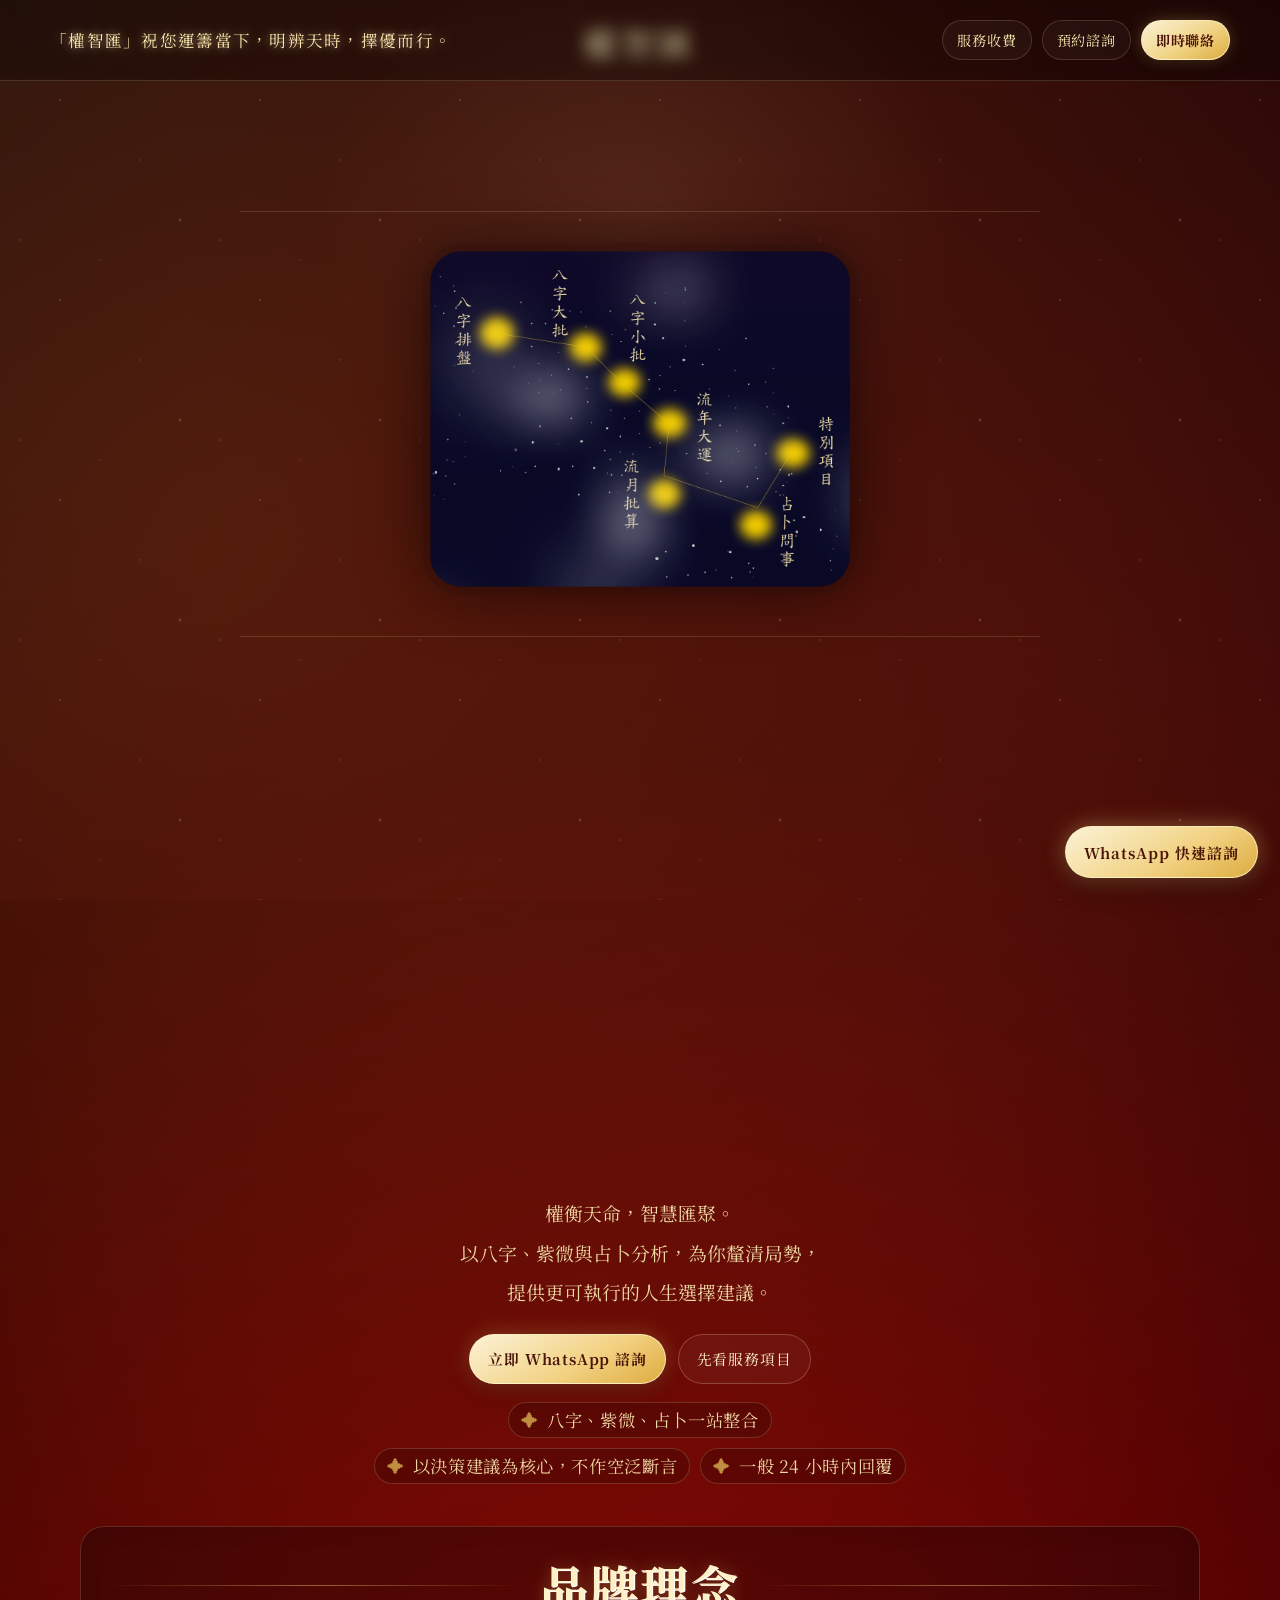
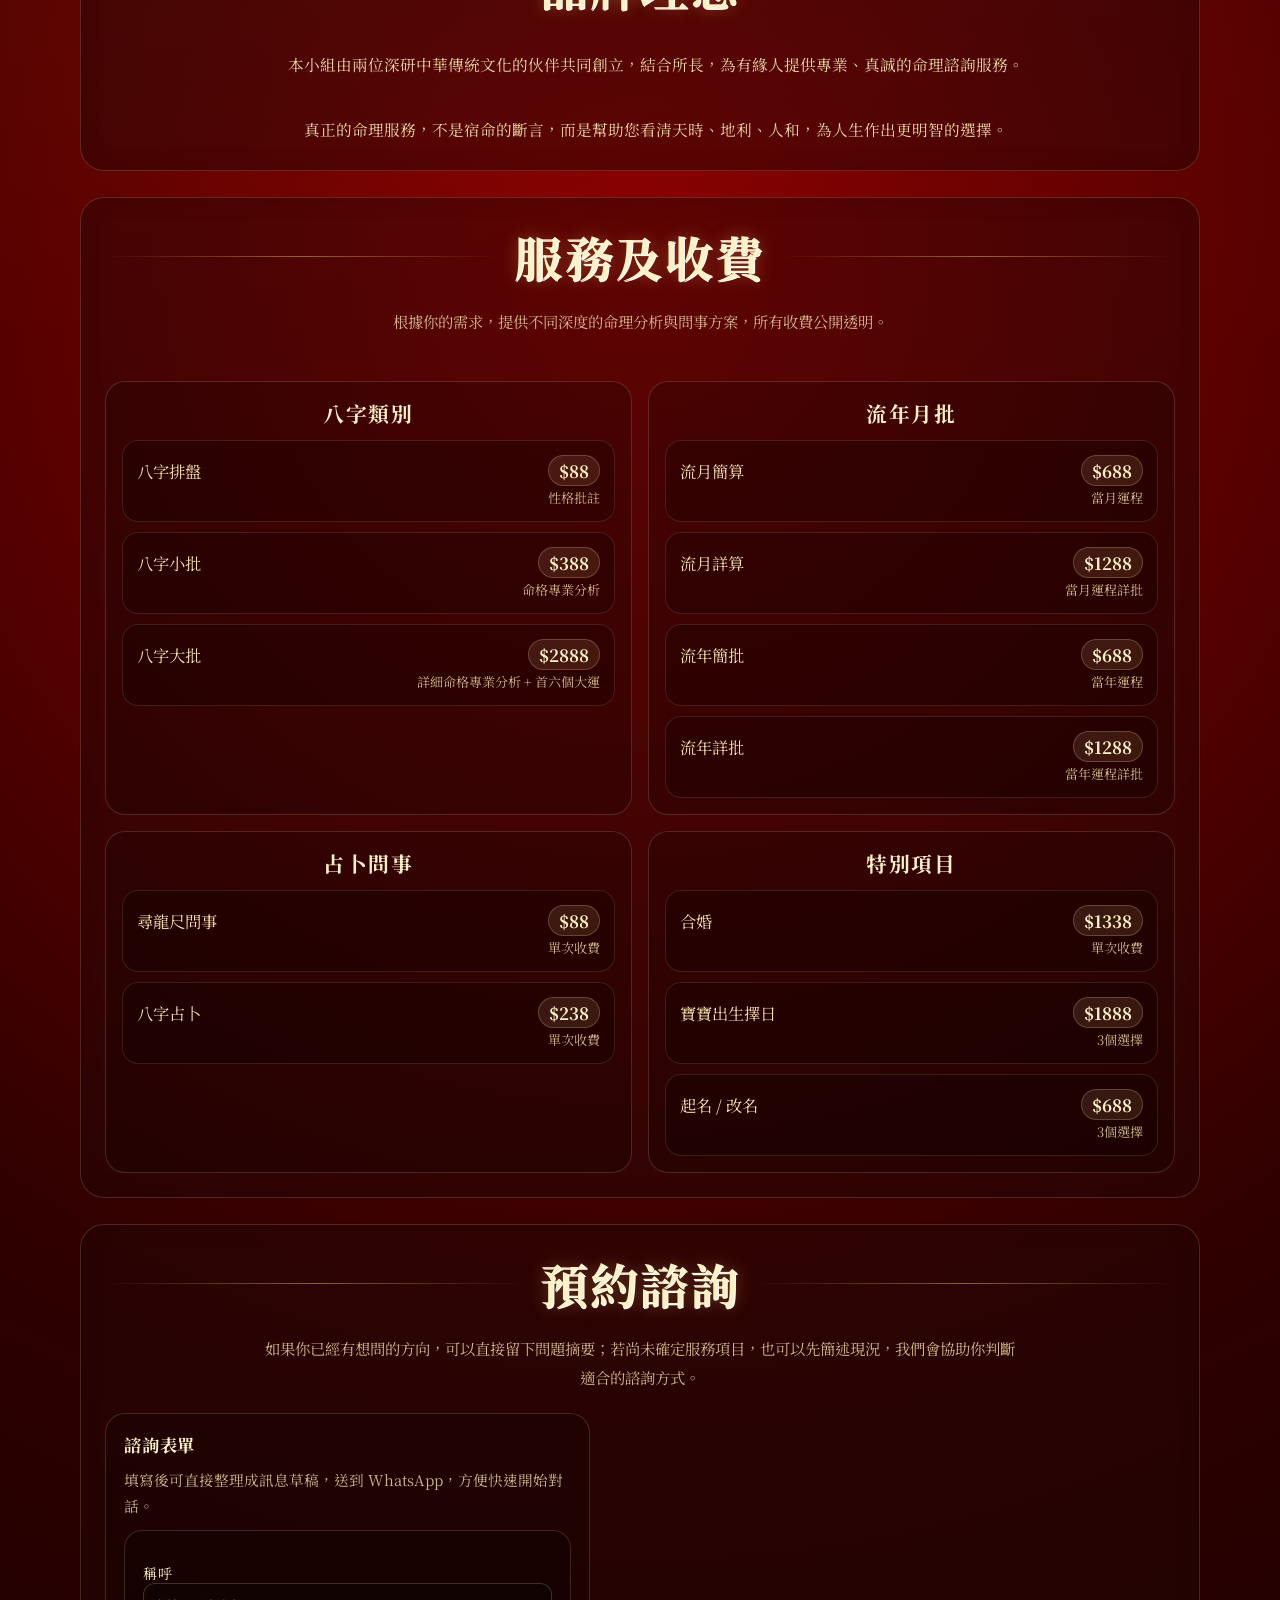
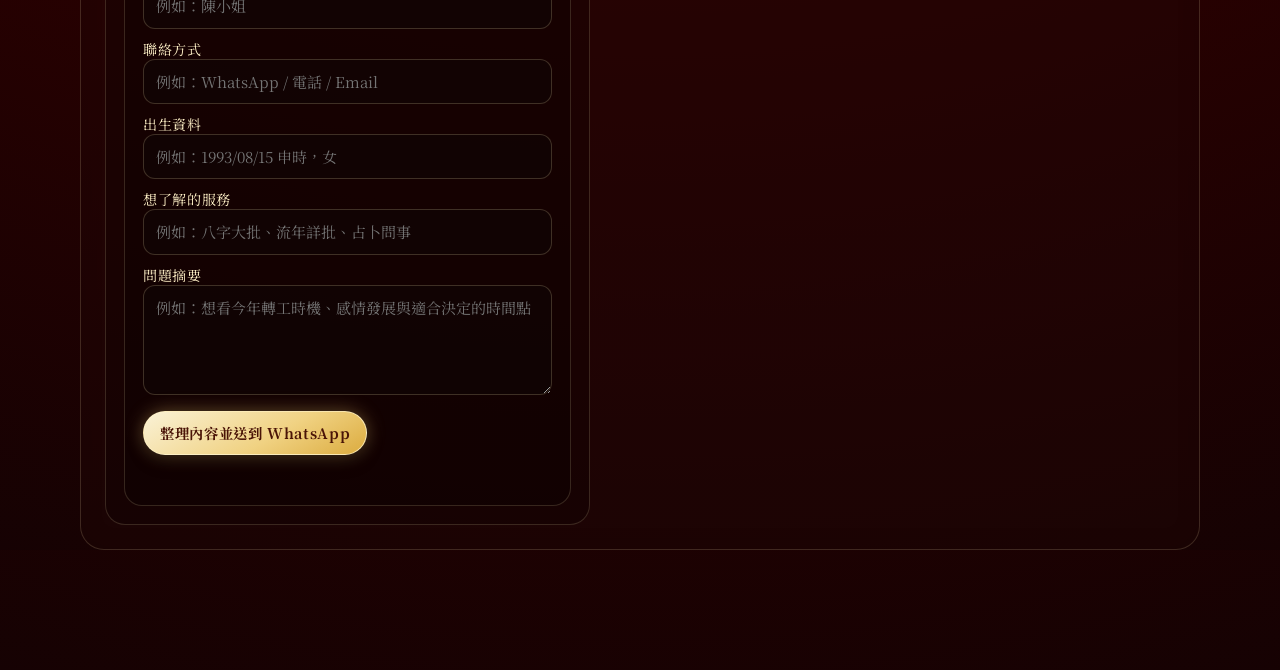
==== commit 8da4c171: "首頁插入星座圖，移除數字1與副標題，圖片淡化圓角處理" ====
--- a/celestial-logic-web/index.html
+++ b/celestial-logic-web/index.html
@@ -1131,11 +1131,9 @@
     <div class="hero-container">
         <div class="hero-visual" aria-label="首頁主視覺">
             <div class="content">
-                <div style="text-align:center;font-size:2rem;">1</div>
-                <!-- <h1 class="title">權智匯</h1> -->
-                <hr class="title-divider">
-                <p class="title-subtitle">專業算命占卜</p>
-                <hr class="title-divider">
+                                <div class="hero-img-wrap" style="display:flex;justify-content:center;align-items:center;width:100%;margin:0 auto 10px auto;">
+                                    <img src="assets/constellation.png" alt="命理星座圖" style="max-width:420px;width:90vw;height:auto;display:block;filter:brightness(0.93) blur(0.5px) drop-shadow(0 0 32px #160203cc);border-radius:32px;box-shadow:0 0 0 8px rgba(34,8,8,0.13);background:rgba(34,8,8,0.13);">
+                                </div>
             </div>
         </div>
     </div>
